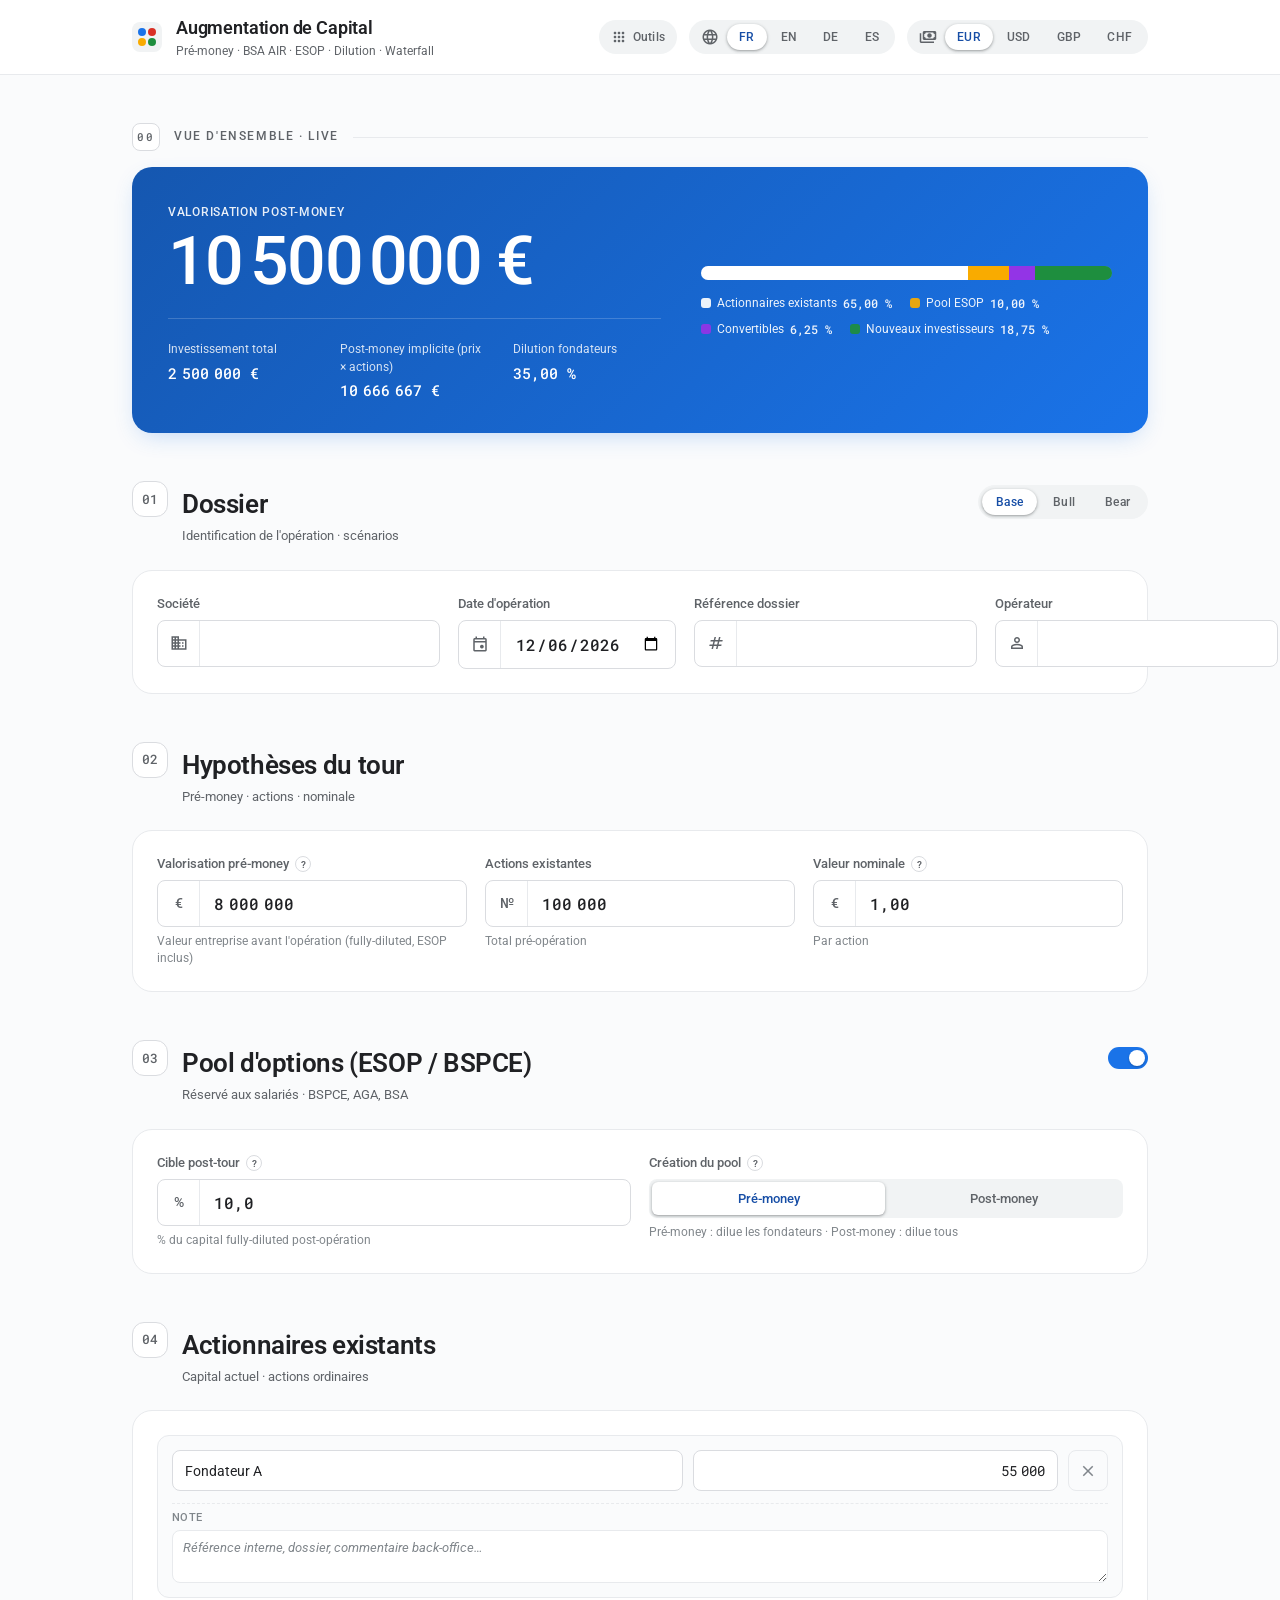
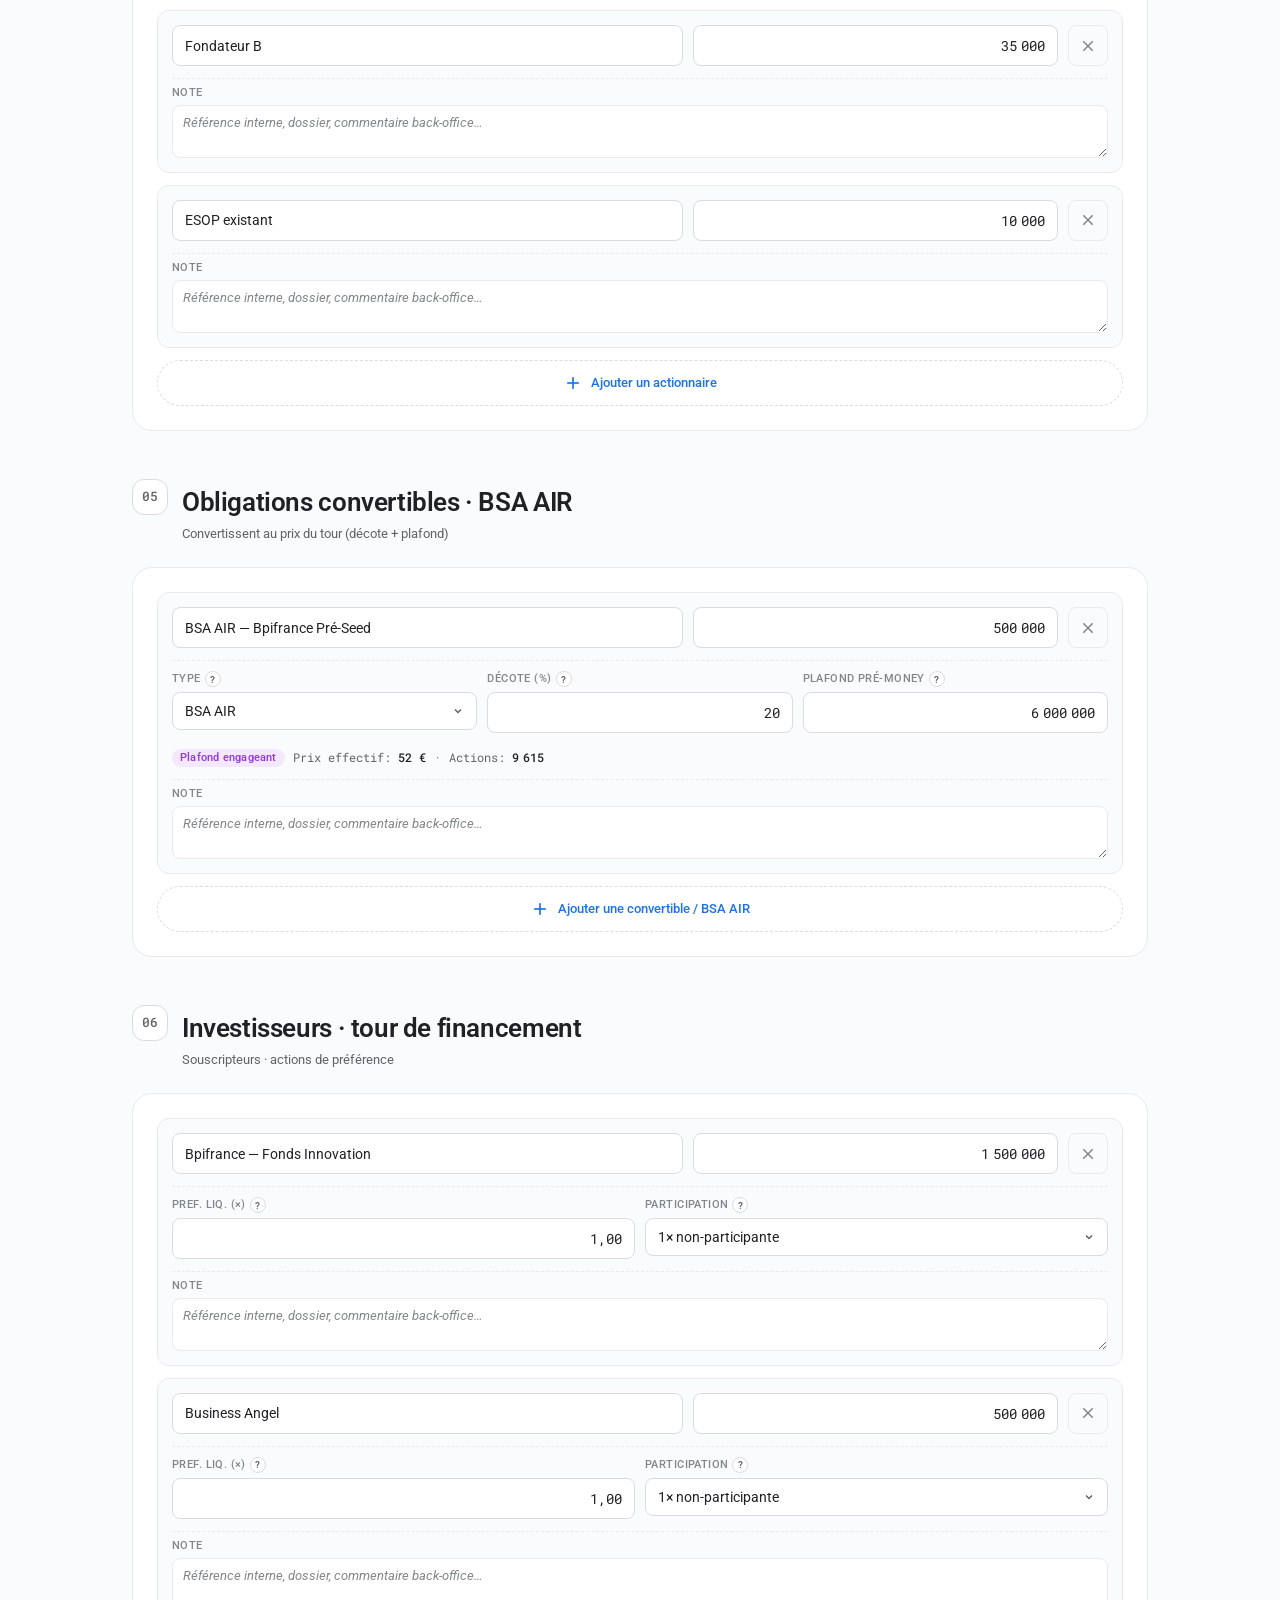
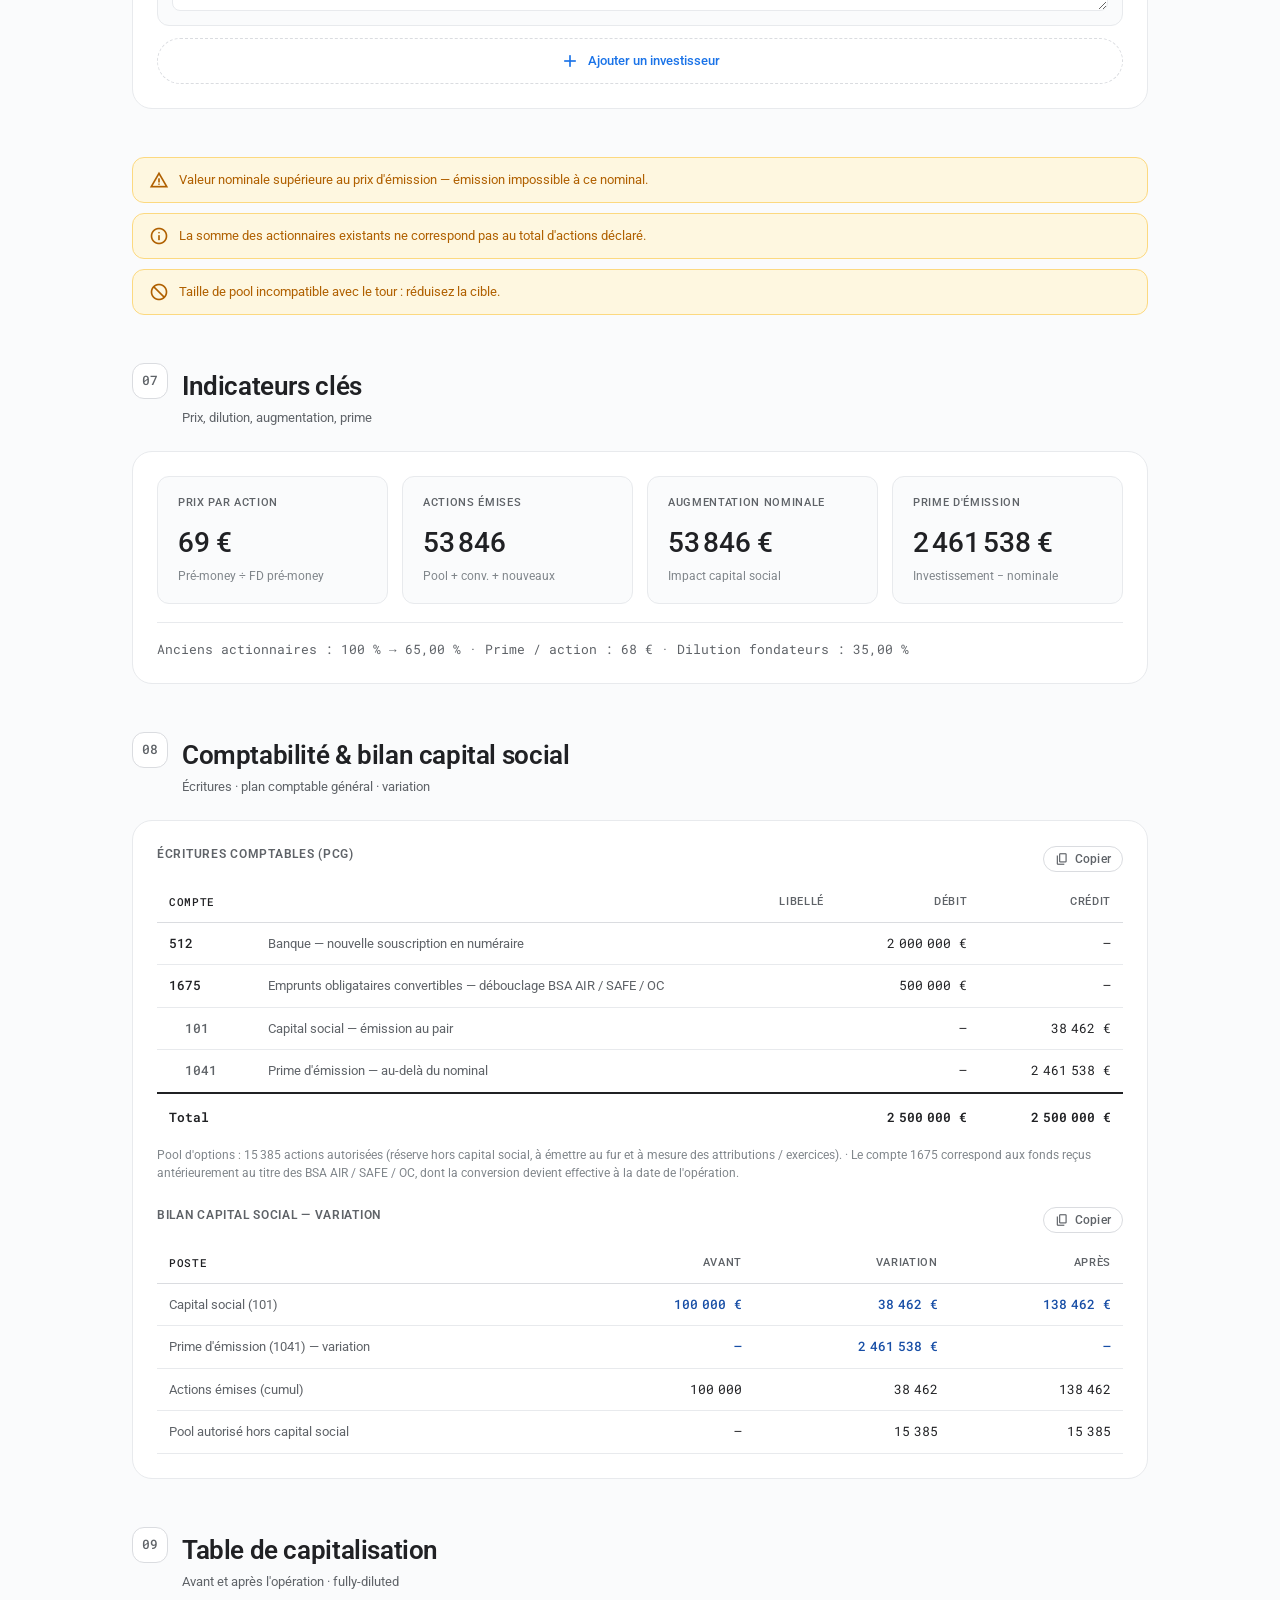
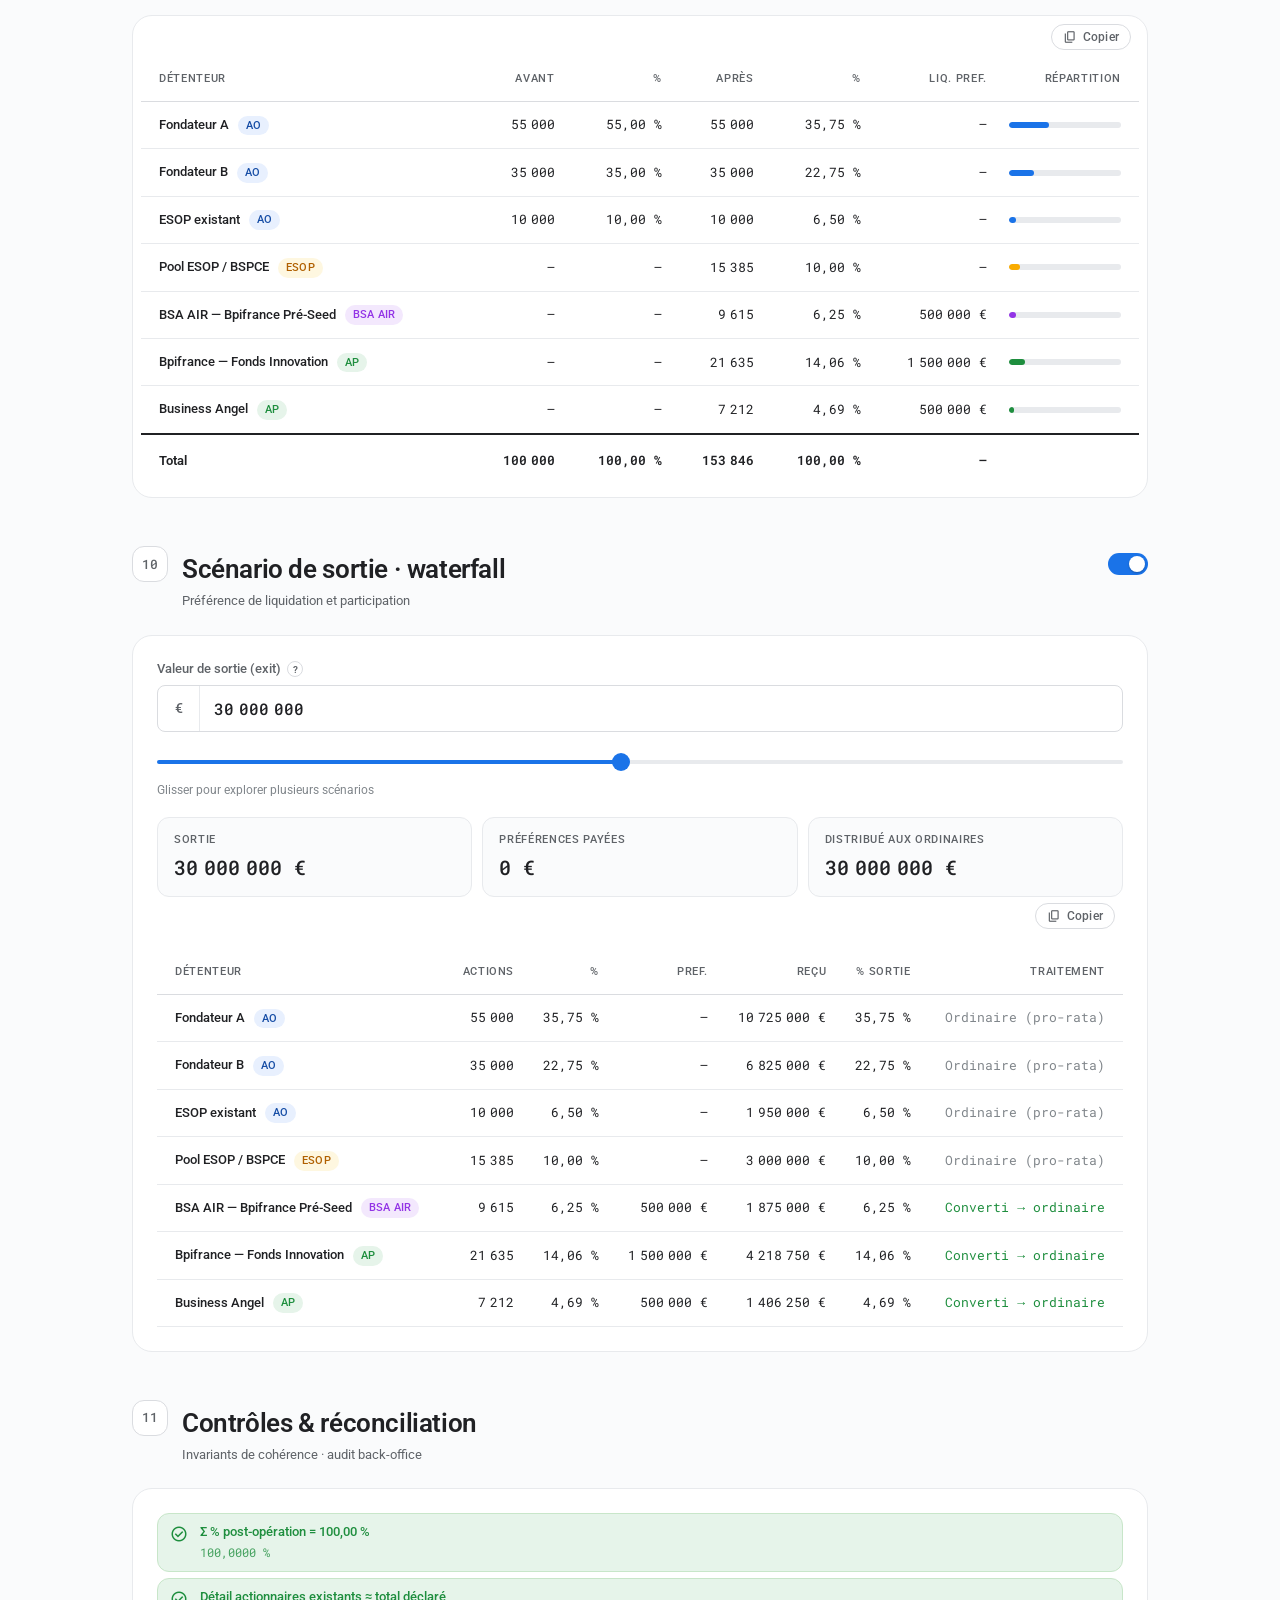
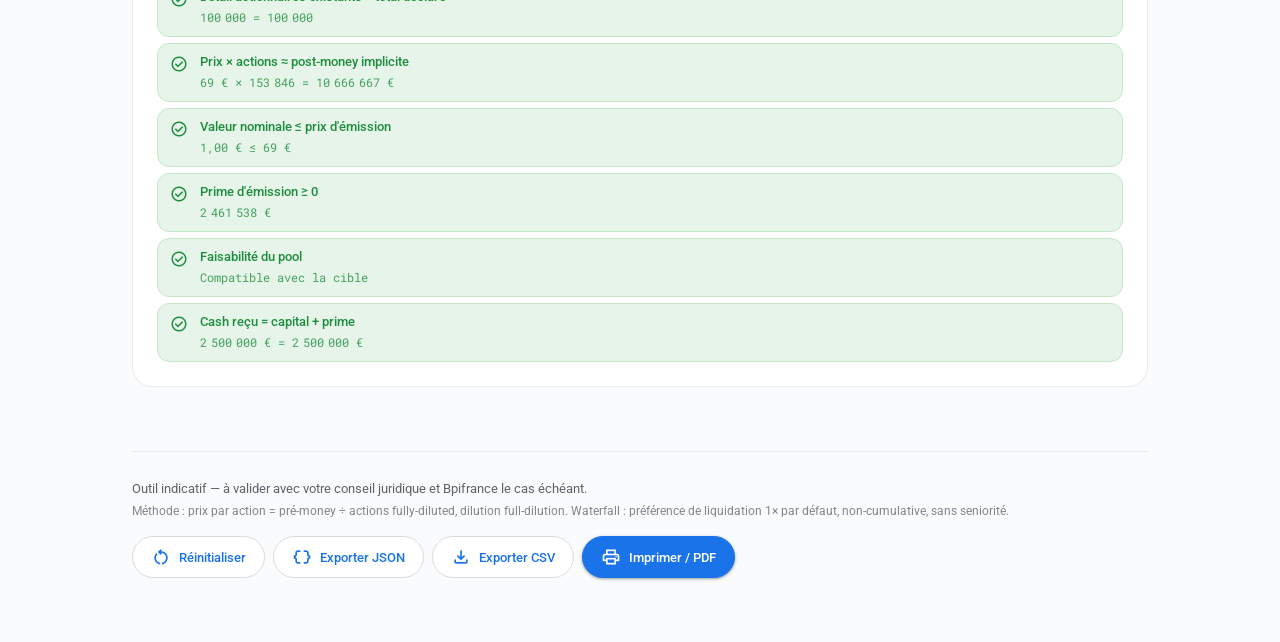
==== complet.html @ 69ff5c9e "Split into 6 focused tools + landing page; comprehensive moved to complet.html The comprehensive sin" ====
<!DOCTYPE html>
<html lang="fr">
<head>
<meta charset="UTF-8">
<meta name="viewport" content="width=device-width, initial-scale=1.0">
<title data-i18n="meta_title">Calcul d'Augmentation de Capital</title>
<link rel="preconnect" href="https://fonts.googleapis.com">
<link rel="preconnect" href="https://fonts.gstatic.com" crossorigin>
<link href="https://fonts.googleapis.com/css2?family=Google+Sans:wght@400;500;600;700&family=Roboto:wght@400;500;600&family=Roboto+Mono:wght@400;500&display=swap" rel="stylesheet">
<link href="https://fonts.googleapis.com/icon?family=Material+Symbols+Outlined" rel="stylesheet">
<link rel="stylesheet" href="styles.css">
</head>
<body>

<header class="app-bar">
  <div class="app-bar-inner">
    <div class="brand">
      <span class="logo-mark" aria-hidden="true">
        <span class="logo-dot dot-blue"></span>
        <span class="logo-dot dot-red"></span>
        <span class="logo-dot dot-yellow"></span>
        <span class="logo-dot dot-green"></span>
      </span>
      <div class="brand-text">
        <h1 data-i18n="app_title">Augmentation de Capital</h1>
        <span class="brand-sub" data-i18n="app_subtitle">Pré-money · BSA AIR · ESOP · Dilution · Waterfall</span>
      </div>
    </div>

    <div class="app-bar-actions">
      <a href="index.html" class="nav-back" title="Outils rapides">
        <span class="material-symbols-outlined">apps</span>
        <span>Outils</span>
      </a>
      <div class="chip-select" id="langPick" role="group" aria-label="Language">
        <span class="material-symbols-outlined chip-leading">language</span>
        <button data-lang="fr" class="on">FR</button>
        <button data-lang="en">EN</button>
        <button data-lang="de">DE</button>
        <button data-lang="es">ES</button>
      </div>

      <div class="chip-select" id="currencyPick" role="group" aria-label="Currency">
        <span class="material-symbols-outlined chip-leading">payments</span>
        <button data-cur="EUR" class="on">EUR</button>
        <button data-cur="USD">USD</button>
        <button data-cur="GBP">GBP</button>
        <button data-cur="CHF">CHF</button>
      </div>
    </div>
  </div>

  <div class="sticky-summary" id="stickySummary" aria-hidden="true">
    <div class="sticky-summary-inner">
      <span class="ss-k" data-i18n="result_postMoney">Post-money</span>
      <span class="ss-v" id="ss_postMoney">—</span>
      <span class="ss-sep"></span>
      <span class="ss-k" data-i18n="result_pricePerShare">Prix / action</span>
      <span class="ss-v" id="ss_price">—</span>
      <span class="ss-sep"></span>
      <span class="ss-k" data-i18n="legend_new">Nouveaux investisseurs</span>
      <span class="ss-v" id="ss_dilNew">—</span>
    </div>
  </div>
</header>

<main class="wrap">

  <!-- Print-only report header (dossier metadata) -->
  <section class="print-header" aria-hidden="true">
    <h1 data-i18n="print_title">Augmentation de capital</h1>
    <dl>
      <div><dt data-i18n="dossier_company">Société</dt><dd id="ph_company">—</dd></div>
      <div><dt data-i18n="dossier_date">Date d'opération</dt><dd id="ph_date">—</dd></div>
      <div><dt data-i18n="dossier_reference">Référence dossier</dt><dd id="ph_reference">—</dd></div>
      <div><dt data-i18n="dossier_operator">Opérateur</dt><dd id="ph_operator">—</dd></div>
      <div><dt data-i18n="print_scenario">Scénario</dt><dd id="ph_scenario">—</dd></div>
      <div><dt data-i18n="print_printedAt">Édité le</dt><dd id="ph_printedAt">—</dd></div>
    </dl>
  </section>


  <!-- ════════ 00 · HERO ════════ -->
  <section class="hero-block">
    <div class="hero-eyebrow">
      <span class="num">00</span>
      <span data-i18n="hero_eyebrow">Vue d'ensemble · live</span>
    </div>
    <div class="hero-card">
      <div class="hero-left">
        <span class="hero-k" data-i18n="result_postMoney">Valorisation post-money</span>
        <span class="hero-v" id="r_postMoney">—</span>
        <div class="hero-meta">
          <span><i data-i18n="hero_investment">Investissement total</i><b id="r_totalInvest">—</b></span>
          <span><i data-i18n="hero_implied">Post-money implicite (prix × actions)</i><b id="r_postImplied">—</b></span>
          <span><i data-i18n="hero_dilution">Dilution fondateurs</i><b id="r_heroDilution">—</b></span>
        </div>
      </div>
      <div class="hero-right">
        <div class="hero-bar" aria-hidden="true">
          <span class="dil-existing" id="dilExisting"></span>
          <span class="dil-pool"     id="dilPool"></span>
          <span class="dil-conv"     id="dilConv"></span>
          <span class="dil-new"      id="dilNew"></span>
        </div>
        <div class="hero-legend">
          <span class="leg"><span class="sw sw-existing"></span><span data-i18n="legend_existing">Actionnaires existants</span><b id="legExistingPct">—</b></span>
          <span class="leg"><span class="sw sw-pool"></span><span data-i18n="legend_pool">Pool</span><b id="legPoolPct">—</b></span>
          <span class="leg"><span class="sw sw-conv"></span><span data-i18n="legend_conv">Convertibles</span><b id="legConvPct">—</b></span>
          <span class="leg"><span class="sw sw-new"></span><span data-i18n="legend_new">Nouveaux</span><b id="legNewPct">—</b></span>
        </div>
      </div>
    </div>
  </section>

  <!-- ════════ 01 · Dossier ════════ -->
  <section class="section">
    <header class="section-head">
      <span class="section-num">01</span>
      <div class="head-grow">
        <h2 data-i18n="section_dossier">Dossier</h2>
        <p data-i18n="section_dossier_sub">Identification de l'opération · scénarios</p>
      </div>
      <div class="scenario-pick" id="scenarioPick" role="group" aria-label="Scenario">
        <button data-sc="base" class="on" data-i18n="sc_base">Base</button>
        <button data-sc="bull" data-i18n="sc_bull">Bull</button>
        <button data-sc="bear" data-i18n="sc_bear">Bear</button>
      </div>
    </header>
    <div class="section-body">
      <div class="row4">
        <div class="tf">
          <label for="dossierCompany" data-i18n="dossier_company">Société</label>
          <div class="tf-input">
            <span class="tf-prefix"><span class="material-symbols-outlined" style="font-size:18px">business</span></span>
            <input type="text" id="dossierCompany" autocomplete="off">
          </div>
        </div>
        <div class="tf">
          <label for="dossierDate" data-i18n="dossier_date">Date d'opération</label>
          <div class="tf-input">
            <span class="tf-prefix"><span class="material-symbols-outlined" style="font-size:18px">event</span></span>
            <input type="date" id="dossierDate" autocomplete="off">
          </div>
        </div>
        <div class="tf">
          <label for="dossierReference" data-i18n="dossier_reference">Référence dossier</label>
          <div class="tf-input">
            <span class="tf-prefix"><span class="material-symbols-outlined" style="font-size:18px">tag</span></span>
            <input type="text" id="dossierReference" autocomplete="off">
          </div>
        </div>
        <div class="tf">
          <label for="dossierOperator" data-i18n="dossier_operator">Opérateur</label>
          <div class="tf-input">
            <span class="tf-prefix"><span class="material-symbols-outlined" style="font-size:18px">person</span></span>
            <input type="text" id="dossierOperator" autocomplete="off">
          </div>
        </div>
      </div>
    </div>
  </section>

  <!-- ════════ 02 · Hypothèses ════════ -->
  <section class="section">
    <header class="section-head">
      <span class="section-num">02</span>
      <div>
        <h2 data-i18n="section_assumptions">Hypothèses du tour</h2>
        <p data-i18n="section_assumptions_sub">Pré-money · actions · nominale</p>
      </div>
    </header>
    <div class="section-body">
      <div class="row3">
        <div class="tf">
          <label for="preMoney">
            <span data-i18n="label_preMoney">Valorisation pré-money</span>
            <button type="button" class="help-btn" data-i18n-tip="tip_preMoney" aria-label="?">?</button>
          </label>
          <div class="tf-input">
            <span class="tf-prefix cur-symbol">€</span>
            <input type="text" id="preMoney" inputmode="decimal" autocomplete="off">
          </div>
          <span class="tf-helper" data-i18n="label_preMoney_hint">Valeur entreprise avant l'opération (fully-diluted, ESOP inclus)</span>
        </div>
        <div class="tf">
          <label for="existingShares" data-i18n="label_existingShares">Actions existantes</label>
          <div class="tf-input">
            <span class="tf-prefix">№</span>
            <input type="text" id="existingShares" inputmode="decimal" autocomplete="off">
          </div>
          <span class="tf-helper" data-i18n="label_existingShares_hint">Total pré-opération</span>
        </div>
        <div class="tf">
          <label for="nominalValue">
            <span data-i18n="label_nominalValue">Valeur nominale</span>
            <button type="button" class="help-btn" data-i18n-tip="tip_nominalValue" aria-label="?">?</button>
          </label>
          <div class="tf-input">
            <span class="tf-prefix cur-symbol">€</span>
            <input type="text" id="nominalValue" inputmode="decimal" autocomplete="off">
          </div>
          <span class="tf-helper" data-i18n="label_nominalValue_hint">Par action</span>
        </div>
      </div>
    </div>
  </section>

  <!-- ════════ 03 · Pool ESOP/BSPCE ════════ -->
  <section class="section">
    <header class="section-head">
      <span class="section-num">03</span>
      <div class="head-grow">
        <h2 data-i18n="section_pool">Pool d'options (ESOP / BSPCE)</h2>
        <p data-i18n="section_pool_sub">Réservé aux salariés · BSPCE, AGA, BSA</p>
      </div>
      <label class="switch" title="Enabled">
        <input type="checkbox" id="poolEnabled">
        <span class="track"></span>
      </label>
    </header>
    <div class="section-body" id="poolBody">
      <div class="row2">
        <div class="tf">
          <label for="poolTargetPct">
            <span data-i18n="label_poolTargetPct">Cible post-tour</span>
            <button type="button" class="help-btn" data-i18n-tip="tip_poolTargetPct" aria-label="?">?</button>
          </label>
          <div class="tf-input">
            <span class="tf-prefix">%</span>
            <input type="text" id="poolTargetPct" inputmode="decimal" autocomplete="off">
          </div>
          <span class="tf-helper" data-i18n="label_poolTargetPct_hint">% du capital fully-diluted post-opération</span>
        </div>
        <div class="tf">
          <label>
            <span data-i18n="label_poolTiming">Création du pool</span>
            <button type="button" class="help-btn" data-i18n-tip="tip_poolTiming" aria-label="?">?</button>
          </label>
          <div class="seg" id="poolTiming" role="radiogroup">
            <button data-val="pre" class="on" data-i18n="poolTiming_pre">Pré-money</button>
            <button data-val="post" data-i18n="poolTiming_post">Post-money</button>
          </div>
          <span class="tf-helper" data-i18n="label_poolTiming_hint">Pré-money : dilue les fondateurs · Post-money : dilue tous</span>
        </div>
      </div>
    </div>
  </section>

  <!-- ════════ 04 · Actionnaires ════════ -->
  <section class="section">
    <header class="section-head">
      <span class="section-num">04</span>
      <div>
        <h2 data-i18n="section_holders">Actionnaires existants</h2>
        <p data-i18n="section_holders_sub">Capital actuel · actions ordinaires</p>
      </div>
    </header>
    <div class="section-body">
      <div class="row-list" id="holderList"></div>
      <button class="btn-ghost btn-add" id="addHolder">
        <span class="material-symbols-outlined">add</span>
        <span data-i18n="button_addHolder">Ajouter un actionnaire</span>
      </button>
    </div>
  </section>

  <!-- ════════ 05 · Convertibles ════════ -->
  <section class="section">
    <header class="section-head">
      <span class="section-num">05</span>
      <div>
        <h2 data-i18n="section_convertibles">Obligations convertibles · BSA AIR</h2>
        <p data-i18n="section_convertibles_sub">Convertissent au prix du tour (décote + plafond)</p>
      </div>
    </header>
    <div class="section-body">
      <div class="row-list" id="convList"></div>
      <button class="btn-ghost btn-add" id="addConv">
        <span class="material-symbols-outlined">add</span>
        <span data-i18n="button_addConv">Ajouter une convertible</span>
      </button>
    </div>
  </section>

  <!-- ════════ 06 · Investisseurs ════════ -->
  <section class="section">
    <header class="section-head">
      <span class="section-num">06</span>
      <div>
        <h2 data-i18n="section_investors">Investisseurs · tour de financement</h2>
        <p data-i18n="section_investors_sub">Souscripteurs · actions de préférence</p>
      </div>
    </header>
    <div class="section-body">
      <div class="row-list" id="investorList"></div>
      <button class="btn-ghost btn-add" id="addInv">
        <span class="material-symbols-outlined">add</span>
        <span data-i18n="button_addInvestor">Ajouter un investisseur</span>
      </button>
    </div>
  </section>

  <!-- Alerts inline (between inputs and results) -->
  <div class="alerts">
    <div class="alert alert-warn" id="warn" hidden>
      <span class="material-symbols-outlined">warning</span>
      <span data-i18n="warn_nominal">Valeur nominale supérieure au prix d'émission — émission impossible à ce nominal.</span>
    </div>
    <div class="alert alert-warn" id="warnHolders" hidden>
      <span class="material-symbols-outlined">info</span>
      <span data-i18n="warn_holders">La somme des actionnaires existants ne correspond pas au total d'actions déclaré.</span>
    </div>
    <div class="alert alert-warn" id="warnPool" hidden>
      <span class="material-symbols-outlined">block</span>
      <span data-i18n="warn_pool">Taille de pool incompatible avec le tour : réduisez la cible.</span>
    </div>
  </div>

  <!-- ════════ 07 · Indicateurs clés ════════ -->
  <section class="section">
    <header class="section-head">
      <span class="section-num">07</span>
      <div>
        <h2 data-i18n="section_metrics">Indicateurs clés</h2>
        <p data-i18n="section_metrics_sub">Prix, dilution, augmentation, prime</p>
      </div>
    </header>
    <div class="section-body">
      <div class="stat-grid">
        <div class="stat">
          <span class="k" data-i18n="result_pricePerShare">Prix par action</span>
          <span class="v" id="r_pricePerShare">—</span>
          <span class="sub" data-i18n="result_pricePerShare_sub">Pré-money ÷ FD pré-money</span>
        </div>
        <div class="stat">
          <span class="k" data-i18n="result_newShares">Actions émises</span>
          <span class="v" id="r_newShares">—</span>
          <span class="sub" data-i18n="result_newShares_sub">Pool + conv. + nouveaux</span>
        </div>
        <div class="stat">
          <span class="k" data-i18n="result_nominalIncrease">Augmentation nominale</span>
          <span class="v" id="r_nominalIncrease">—</span>
          <span class="sub" data-i18n="result_nominalIncrease_sub">Impact capital social</span>
        </div>
        <div class="stat">
          <span class="k" data-i18n="result_premiumTotal">Prime d'émission</span>
          <span class="v" id="r_premiumTotal">—</span>
          <span class="sub" data-i18n="result_premiumTotal_sub">Investissement − nominale</span>
        </div>
      </div>
      <div class="dilution-foot" id="r_dilutionSub">—</div>
    </div>
  </section>

  <!-- ════════ 08 · Comptabilité & bilan ════════ -->
  <section class="section">
    <header class="section-head">
      <span class="section-num">08</span>
      <div>
        <h2 data-i18n="section_accounting">Comptabilité & bilan capital social</h2>
        <p data-i18n="section_accounting_sub">Écritures · plan comptable général · variation</p>
      </div>
    </header>
    <div class="section-body acc-body">
      <div class="acc-block">
        <div class="acc-block-head">
          <div class="acc-block-title" data-i18n="accounting_journal">Écritures comptables (PCG)</div>
          <button class="btn-copy" data-copy="accountingTable">
            <span class="material-symbols-outlined">content_copy</span>
            <span data-i18n="button_copy">Copier</span>
          </button>
        </div>
        <div class="acc-table-wrap">
          <table class="acc" id="accountingTable">
            <thead>
              <tr>
                <th data-i18n="accounting_account">Compte</th>
                <th data-i18n="accounting_label">Libellé</th>
                <th data-i18n="accounting_debit">Débit</th>
                <th data-i18n="accounting_credit">Crédit</th>
              </tr>
            </thead>
            <tbody id="accountingBody"></tbody>
          </table>
        </div>
        <p class="acc-note" id="accountingNote">—</p>
      </div>

      <div class="acc-block">
        <div class="acc-block-head">
          <div class="acc-block-title" data-i18n="bilan_title">Bilan capital social — variation</div>
          <button class="btn-copy" data-copy="bilanTable">
            <span class="material-symbols-outlined">content_copy</span>
            <span data-i18n="button_copy">Copier</span>
          </button>
        </div>
        <div class="acc-table-wrap">
          <table class="acc bilan" id="bilanTable">
            <thead>
              <tr>
                <th data-i18n="bilan_item">Poste</th>
                <th data-i18n="bilan_before">Avant</th>
                <th data-i18n="bilan_delta">Variation</th>
                <th data-i18n="bilan_after">Après</th>
              </tr>
            </thead>
            <tbody id="bilanBody"></tbody>
          </table>
        </div>
      </div>
    </div>
  </section>

  <!-- ════════ 09 · Cap table ════════ -->
  <section class="section">
    <header class="section-head">
      <span class="section-num">09</span>
      <div>
        <h2 data-i18n="captable_title">Table de capitalisation</h2>
        <p data-i18n="captable_subtitle">Avant et après l'opération · fully-diluted</p>
      </div>
    </header>
    <div class="section-body cap-body">
      <div class="table-tools">
        <button class="btn-copy" data-copy="capTable">
          <span class="material-symbols-outlined">content_copy</span>
          <span data-i18n="button_copy">Copier</span>
        </button>
      </div>
      <table class="cap" id="capTable">
        <thead>
          <tr>
            <th data-i18n="captable_holder">Détenteur</th>
            <th data-i18n="captable_before_shares">Avant</th>
            <th>%</th>
            <th data-i18n="captable_after_shares">Après</th>
            <th>%</th>
            <th data-i18n="captable_liqPref">Liq. pref.</th>
            <th data-i18n="captable_distribution">Répartition</th>
          </tr>
        </thead>
        <tbody id="capBody"></tbody>
      </table>
    </div>
  </section>

  <!-- ════════ 10 · Waterfall ════════ -->
  <section class="section">
    <header class="section-head">
      <span class="section-num">10</span>
      <div class="head-grow">
        <h2 data-i18n="section_exit">Scénario de sortie · waterfall</h2>
        <p data-i18n="section_exit_sub">Préférence de liquidation et participation</p>
      </div>
      <label class="switch" title="Enabled">
        <input type="checkbox" id="exitEnabled">
        <span class="track"></span>
      </label>
    </header>
    <div class="section-body" id="exitBody">
      <div class="tf">
        <label for="exitValue">
          <span data-i18n="label_exitValue">Valeur de sortie (exit)</span>
          <button type="button" class="help-btn" data-i18n-tip="tip_exitValue" aria-label="?">?</button>
        </label>
        <div class="tf-input">
          <span class="tf-prefix cur-symbol">€</span>
          <input type="text" id="exitValue" inputmode="decimal" autocomplete="off">
        </div>
        <input type="range" id="exitSlider" class="slider" min="0" max="100" step="1">
        <span class="tf-helper" data-i18n="label_exitValue_hint">Glisser pour explorer plusieurs scénarios</span>
      </div>

      <div class="waterfall-summary" id="waterfallSummary"></div>

      <div class="cap-body">
        <div class="table-tools">
          <button class="btn-copy" data-copy="waterfallTable">
            <span class="material-symbols-outlined">content_copy</span>
            <span data-i18n="button_copy">Copier</span>
          </button>
        </div>
        <table class="cap waterfall" id="waterfallTable">
          <thead>
            <tr>
              <th data-i18n="waterfall_holder">Détenteur</th>
              <th data-i18n="waterfall_shares">Actions</th>
              <th>%</th>
              <th data-i18n="waterfall_liqPref">Pref.</th>
              <th data-i18n="waterfall_payout">Reçu</th>
              <th data-i18n="waterfall_payoutPct">% sortie</th>
              <th data-i18n="waterfall_treatment">Traitement</th>
            </tr>
          </thead>
          <tbody id="waterfallBody"></tbody>
        </table>
      </div>
    </div>
  </section>

  <!-- ════════ 11 · Contrôles & réconciliation ════════ -->
  <section class="section">
    <header class="section-head">
      <span class="section-num">11</span>
      <div>
        <h2 data-i18n="section_recon">Contrôles & réconciliation</h2>
        <p data-i18n="section_recon_sub">Invariants de cohérence · audit back-office</p>
      </div>
    </header>
    <div class="section-body">
      <ul class="recon-list" id="reconList"></ul>
    </div>
  </section>

  <footer class="page-foot">
    <div class="foot-text">
      <p data-i18n="footer_disclaimer">Outil indicatif — à valider avec votre conseil juridique et Bpifrance le cas échéant.</p>
      <p class="muted" data-i18n="footer_method">Méthode : prix par action = pré-money ÷ actions fully-diluted, dilution full-dilution. Waterfall : préférence de liquidation 1× par défaut, non-cumulative, sans seniorité.</p>
    </div>
    <div class="foot-actions">
      <button class="btn-outline" id="resetBtn">
        <span class="material-symbols-outlined">restart_alt</span>
        <span data-i18n="button_reset">Réinitialiser</span>
      </button>
      <button class="btn-outline" id="exportJsonBtn">
        <span class="material-symbols-outlined">data_object</span>
        <span data-i18n="button_exportJson">Exporter JSON</span>
      </button>
      <button class="btn-outline" id="exportBtn">
        <span class="material-symbols-outlined">download</span>
        <span data-i18n="button_export">Exporter CSV</span>
      </button>
      <button class="btn-filled" id="printBtn">
        <span class="material-symbols-outlined">print</span>
        <span data-i18n="button_print">Imprimer / PDF</span>
      </button>
    </div>
  </footer>
</main>

<script src="app.js"></script>
</body>
</html>
---- styles.css ----
/* ─── Design tokens ──────────────────────────────────────── */
:root {
  --bg:           #fafbfc;
  --surface:      #ffffff;
  --surface-2:    #f1f3f4;
  --on-surface:   #202124;
  --on-surface-2: #5f6368;
  --on-surface-3: #80868b;
  --outline:      #dadce0;
  --outline-soft: #e8eaed;

  --primary:      #1a73e8;
  --primary-hov:  #1557b0;
  --primary-soft: #e8f0fe;
  --primary-ink:  #174ea6;

  --red:          #d93025;
  --red-soft:     #fce8e6;
  --yellow:       #f9ab00;
  --yellow-soft:  #fef7e0;
  --green:        #1e8e3e;
  --green-soft:   #e6f4ea;
  --purple:       #9334e6;
  --purple-soft:  #f3e8fd;

  --warn-bg:      #fef7e0;
  --warn-ink:     #b06000;

  --radius-sm:    8px;
  --radius:       12px;
  --radius-lg:    20px;
  --radius-pill:  9999px;

  --elev-1: 0 1px 2px 0 rgba(60,64,67,.30), 0 1px 3px 1px rgba(60,64,67,.15);
  --elev-2: 0 1px 2px 0 rgba(60,64,67,.30), 0 2px 6px 2px rgba(60,64,67,.15);
  --elev-3: 0 4px 8px 3px rgba(60,64,67,.15), 0 1px 3px 0 rgba(60,64,67,.30);

  --max-width: 1080px;
  --pad-side:  32px;

  --font-sans: 'Google Sans', 'Roboto', system-ui, -apple-system, sans-serif;
  --font-mono: 'Roboto Mono', ui-monospace, SFMono-Regular, Menlo, monospace;
}

* { box-sizing: border-box; }
html, body { margin: 0; padding: 0; }

body {
  background: var(--bg);
  color: var(--on-surface);
  font-family: var(--font-sans);
  font-size: 14px;
  line-height: 1.5;
  min-height: 100vh;
  -webkit-font-smoothing: antialiased;
  text-rendering: optimizeLegibility;
}

.material-symbols-outlined {
  font-variation-settings: 'FILL' 0, 'wght' 400, 'GRAD' 0, 'opsz' 24;
  font-size: 20px;
  line-height: 1;
  user-select: none;
}

/* ═══ App bar ════════════════════════════════════════════ */
.app-bar {
  background: var(--surface);
  border-bottom: 1px solid var(--outline-soft);
  position: sticky; top: 0; z-index: 20;
}
.app-bar-inner {
  max-width: var(--max-width);
  margin: 0 auto;
  padding: 14px var(--pad-side);
  display: flex; align-items: center; justify-content: space-between;
  gap: 24px; flex-wrap: wrap;
}
.brand { display: flex; align-items: center; gap: 14px; }
.logo-mark {
  display: inline-grid;
  grid-template-columns: 8px 8px;
  grid-template-rows:    8px 8px;
  gap: 2px;
  padding: 6px; background: var(--surface-2);
  border-radius: var(--radius-sm);
}
.logo-dot { display: block; width: 8px; height: 8px; border-radius: 50%; }
.dot-blue   { background: var(--primary); }
.dot-red    { background: var(--red); }
.dot-yellow { background: var(--yellow); }
.dot-green  { background: var(--green); }

.brand-text h1 {
  margin: 0; font-size: 18px; font-weight: 600; letter-spacing: -.01em;
  color: var(--on-surface);
}
.brand-sub {
  display: block; font-size: 12px; color: var(--on-surface-2);
  margin-top: 1px;
}

.app-bar-actions { display: flex; gap: 12px; flex-wrap: wrap; }

.chip-select {
  display: inline-flex; align-items: center;
  background: var(--surface-2);
  border-radius: var(--radius-pill);
  padding: 4px;
  gap: 2px;
}
.chip-leading {
  color: var(--on-surface-2);
  padding: 0 6px 0 8px;
  font-size: 18px !important;
}
.chip-select button {
  appearance: none; border: 0; background: transparent;
  font-family: var(--font-sans); font-size: 12px; font-weight: 500;
  padding: 6px 12px; border-radius: var(--radius-pill);
  color: var(--on-surface-2); cursor: pointer;
  letter-spacing: .02em;
  transition: background .15s, color .15s;
}
.chip-select button:hover { background: rgba(60,64,67,.06); color: var(--on-surface); }
.chip-select button.on {
  background: var(--surface); color: var(--primary-ink);
  box-shadow: var(--elev-1);
}

/* ═══ Sticky compact summary bar ═════════════════════════ */
.sticky-summary {
  max-height: 0; overflow: hidden;
  background: linear-gradient(135deg, #1a73e8 0%, #4285f4 100%);
  color: #fff;
  transition: max-height .25s ease;
}
.sticky-summary.show { max-height: 56px; }
.sticky-summary-inner {
  max-width: var(--max-width);
  margin: 0 auto;
  padding: 12px var(--pad-side);
  display: flex; align-items: center; gap: 14px;
  font-size: 13px; flex-wrap: wrap;
}
.sticky-summary .ss-k {
  font-size: 11px; font-weight: 500;
  letter-spacing: .04em; text-transform: uppercase;
  opacity: .85;
}
.sticky-summary .ss-v {
  font-family: var(--font-mono); font-weight: 500;
  font-feature-settings: 'tnum'; font-size: 15px;
}
.sticky-summary .ss-sep {
  width: 1px; height: 18px; background: rgba(255,255,255,.25);
}

/* ═══ Page wrap ══════════════════════════════════════════ */
.wrap {
  max-width: var(--max-width);
  margin: 0 auto;
  padding: 0 var(--pad-side) 64px;
  display: flex; flex-direction: column;
  gap: 48px;
}
@media (max-width: 720px) {
  :root { --pad-side: 20px; }
  .wrap { gap: 32px; }
}

/* ═══ Hero block (always at top) ═════════════════════════ */
.hero-block { margin-top: 48px; }
.hero-eyebrow {
  display: flex; align-items: center; gap: 14px;
  font-size: 11.5px; font-weight: 500;
  letter-spacing: .14em; text-transform: uppercase;
  color: var(--on-surface-2);
  margin-bottom: 16px;
}
.hero-eyebrow .num {
  display: inline-grid; place-items: center;
  width: 28px; height: 28px;
  border: 1px solid var(--outline);
  border-radius: var(--radius-sm);
  font-family: var(--font-mono);
  font-size: 11px; font-weight: 500; color: var(--on-surface-2);
  background: var(--surface);
}
.hero-eyebrow::after {
  content: ""; flex: 1; height: 1px; background: var(--outline-soft);
}

.hero-card {
  background: linear-gradient(135deg, #1557b0 0%, #1a73e8 100%);
  color: #fff;
  border-radius: var(--radius-lg);
  padding: 36px 36px 32px;
  display: grid;
  grid-template-columns: minmax(0, 1.2fr) minmax(0, 1fr);
  gap: 40px;
  position: relative;
  overflow: hidden;
  box-shadow: 0 8px 24px -8px rgba(26,115,232,.30);
}
@media (max-width: 880px) {
  .hero-card { grid-template-columns: 1fr; padding: 28px 24px 28px; gap: 24px; }
}

.hero-left { display: flex; flex-direction: column; position: relative; z-index: 1; }
.hero-k {
  font-size: 12px; font-weight: 500;
  letter-spacing: .06em; text-transform: uppercase;
  opacity: .9;
}
.hero-v {
  font-family: var(--font-sans);
  font-size: clamp(40px, 6vw, 68px);
  font-weight: 500;
  letter-spacing: -.025em;
  margin-top: 6px;
  font-feature-settings: 'tnum';
  line-height: 1.02;
  word-break: break-word;
}
.hero-meta {
  display: grid;
  grid-template-columns: repeat(3, minmax(0, 1fr));
  gap: 12px 24px;
  margin-top: 22px;
  padding-top: 22px;
  border-top: 1px solid rgba(255,255,255,.18);
}
@media (max-width: 520px) { .hero-meta { grid-template-columns: 1fr; } }
.hero-meta > span {
  display: flex; flex-direction: column; gap: 2px;
  font-size: 12px;
}
.hero-meta i {
  font-style: normal;
  opacity: .82;
  font-size: 11.5px;
}
.hero-meta b {
  font-family: var(--font-mono); font-weight: 500;
  font-feature-settings: 'tnum';
  font-size: 15px; color: #fff;
  margin-top: 1px;
}

.hero-right {
  display: flex; flex-direction: column;
  position: relative; z-index: 1;
  justify-content: center;
  gap: 14px;
}
.hero-bar {
  display: flex; height: 14px;
  border-radius: var(--radius-pill);
  overflow: hidden;
  background: rgba(255,255,255,.18);
}
.hero-bar span { display: block; transition: width .35s ease; }
.hero-bar .dil-existing { background: #fff; }
.hero-bar .dil-pool     { background: var(--yellow); }
.hero-bar .dil-conv     { background: var(--purple); }
.hero-bar .dil-new      { background: var(--green); }

.hero-legend {
  display: flex; flex-wrap: wrap;
  gap: 8px 18px;
  font-size: 12px;
}
.hero-legend .leg { display: inline-flex; align-items: center; gap: 6px; opacity: .92; }
.hero-legend .leg b {
  color: #fff; font-family: var(--font-mono); font-weight: 500;
  font-feature-settings: 'tnum';
}
.hero-legend .sw { width: 10px; height: 10px; border-radius: 3px; display: inline-block; }
.hero-legend .sw-existing { background: #fff; }
.hero-legend .sw-pool     { background: var(--yellow); }
.hero-legend .sw-conv     { background: var(--purple); }
.hero-legend .sw-new      { background: var(--green); }

/* ═══ Section ════════════════════════════════════════════ */
.section { display: flex; flex-direction: column; gap: 20px; }

.section-head {
  display: flex; align-items: flex-start; gap: 14px;
  padding-bottom: 4px;
}
.section-head .head-grow { flex: 1; min-width: 0; }
.section-num {
  display: inline-grid; place-items: center;
  width: 36px; height: 36px;
  border: 1px solid var(--outline);
  background: var(--surface);
  border-radius: var(--radius);
  font-family: var(--font-mono); font-weight: 500;
  font-size: 13px; color: var(--on-surface-2);
  flex: 0 0 auto;
}
.section-head h2 {
  margin: 4px 0 2px;
  font-size: clamp(20px, 2.6vw, 26px);
  font-weight: 600;
  letter-spacing: -.015em;
  color: var(--on-surface);
}
.section-head p {
  margin: 0; font-size: 13px;
  color: var(--on-surface-2);
}

.section-body {
  background: var(--surface);
  border: 1px solid var(--outline-soft);
  border-radius: var(--radius-lg);
  padding: 24px;
}
.section-body.disabled { opacity: .42; pointer-events: none; }
@media (max-width: 720px) { .section-body { padding: 18px; } }

/* ═══ Switch (Material) ══════════════════════════════════ */
.switch {
  position: relative; display: inline-block;
  width: 40px; height: 22px;
  flex: 0 0 auto;
  margin-top: 7px;
}
.switch input { opacity: 0; width: 0; height: 0; position: absolute; }
.switch .track {
  position: absolute; cursor: pointer;
  inset: 0; background: var(--on-surface-3);
  border-radius: var(--radius-pill);
  transition: background .2s;
}
.switch .track::before {
  position: absolute; content: "";
  height: 16px; width: 16px;
  left: 3px; top: 3px;
  background: #fff; border-radius: 50%;
  transition: transform .2s;
  box-shadow: 0 1px 2px rgba(0,0,0,.25);
}
.switch input:checked + .track { background: var(--primary); }
.switch input:checked + .track::before { transform: translateX(18px); }

/* ═══ Segmented control ══════════════════════════════════ */
.seg {
  display: inline-flex;
  background: var(--surface-2);
  border-radius: var(--radius-sm);
  padding: 3px;
  gap: 2px;
  width: 100%;
}
.seg button {
  appearance: none; border: 0; background: transparent;
  flex: 1;
  font-family: var(--font-sans); font-size: 12.5px; font-weight: 500;
  padding: 9px 10px; border-radius: 6px;
  color: var(--on-surface-2); cursor: pointer;
  transition: all .15s;
}
.seg button:hover { color: var(--on-surface); }
.seg button.on {
  background: var(--surface); color: var(--primary-ink);
  box-shadow: var(--elev-1);
}

/* ═══ Slider ═════════════════════════════════════════════ */
.slider {
  width: 100%;
  -webkit-appearance: none; appearance: none;
  background: transparent;
  margin: 14px 0 4px;
  height: 20px;
}
.slider::-webkit-slider-runnable-track {
  height: 4px; border-radius: var(--radius-pill);
  background: linear-gradient(to right, var(--primary) 0%, var(--primary) var(--val, 0%), var(--outline-soft) var(--val, 0%), var(--outline-soft) 100%);
}
.slider::-moz-range-track {
  height: 4px; border-radius: var(--radius-pill);
  background: var(--outline-soft);
}
.slider::-moz-range-progress {
  height: 4px; border-radius: var(--radius-pill);
  background: var(--primary);
}
.slider::-webkit-slider-thumb {
  -webkit-appearance: none; appearance: none;
  width: 18px; height: 18px; margin-top: -7px;
  border-radius: 50%; background: var(--primary);
  border: 0; cursor: pointer;
  box-shadow: 0 0 0 0 rgba(26,115,232,0); transition: box-shadow .15s;
}
.slider::-webkit-slider-thumb:hover { box-shadow: 0 0 0 10px rgba(26,115,232,.12); }
.slider::-moz-range-thumb {
  width: 18px; height: 18px;
  border-radius: 50%; background: var(--primary);
  border: 0; cursor: pointer;
}

/* ═══ Text field (Google outlined) ═══════════════════════ */
.tf { display: flex; flex-direction: column; gap: 6px; }
.tf label {
  display: flex; align-items: center; gap: 6px;
  font-size: 12.5px; font-weight: 500;
  color: var(--on-surface-2);
}

/* ═══ Help tooltip (?) ═══════════════════════════════════ */
.help-btn {
  display: inline-grid; place-items: center;
  flex: 0 0 auto;
  width: 16px; height: 16px;
  border-radius: 50%;
  border: 1px solid var(--outline);
  background: var(--surface);
  color: var(--on-surface-2);
  font-family: var(--font-sans);
  font-size: 10px; font-weight: 600;
  cursor: help;
  padding: 0;
  vertical-align: middle;
  position: relative;
  transition: all .15s;
  -webkit-tap-highlight-color: transparent;
}
.help-btn:hover, .help-btn:focus {
  background: var(--primary-soft); color: var(--primary-ink); border-color: var(--primary);
  outline: none;
}
.help-btn::after {
  content: attr(data-tip);
  position: absolute;
  bottom: calc(100% + 8px);
  left: 50%;
  transform: translateX(-50%);
  width: 280px;
  max-width: min(280px, 80vw);
  background: var(--on-surface);
  color: #fff;
  padding: 10px 12px;
  border-radius: 8px;
  font-size: 12px;
  line-height: 1.5;
  font-weight: 400;
  font-family: var(--font-sans);
  text-transform: none;
  letter-spacing: 0;
  white-space: normal;
  text-align: left;
  z-index: 100;
  pointer-events: none;
  opacity: 0;
  visibility: hidden;
  transition: opacity .15s, visibility .15s;
  box-shadow: 0 6px 18px rgba(0,0,0,.18);
}
.help-btn::before {
  content: "";
  position: absolute;
  bottom: calc(100% + 2px);
  left: 50%;
  transform: translateX(-50%);
  border: 6px solid transparent;
  border-top-color: var(--on-surface);
  opacity: 0;
  visibility: hidden;
  transition: opacity .15s, visibility .15s;
  z-index: 100;
  pointer-events: none;
}
.help-btn:hover::after, .help-btn:focus::after,
.help-btn:hover::before, .help-btn:focus::before {
  opacity: 1; visibility: visible;
}

.row-card .mini label {
  display: flex; align-items: center; gap: 4px;
}
.tf-input {
  display: flex; align-items: stretch;
  background: var(--surface);
  border: 1px solid var(--outline);
  border-radius: var(--radius-sm);
  transition: border-color .15s, box-shadow .15s;
}
.tf-input:hover { border-color: var(--on-surface-3); }
.tf-input:focus-within {
  border-color: var(--primary);
  box-shadow: 0 0 0 3px rgba(26,115,232,.18);
}
.tf-prefix {
  width: 42px; display: grid; place-items: center;
  font-family: var(--font-sans); font-size: 14px; font-weight: 500;
  color: var(--on-surface-2);
  border-right: 1px solid var(--outline-soft);
}
.tf-input input {
  flex: 1; min-width: 0;
  appearance: none; border: 0; outline: none; background: transparent;
  padding: 12px 14px;
  font-family: var(--font-mono); font-size: 16px; font-weight: 500;
  color: var(--on-surface);
  font-feature-settings: 'tnum';
}
.tf-input input::placeholder { color: var(--on-surface-3); }
.tf-helper {
  font-size: 11.5px;
  color: var(--on-surface-3);
}

.row2 { display: grid; grid-template-columns: 1fr 1fr; gap: 18px; }
.row3 { display: grid; grid-template-columns: 1fr 1fr 1fr; gap: 18px; }
.row4 { display: grid; grid-template-columns: 1fr 1fr 1fr 1fr; gap: 18px; }
@media (max-width: 960px) {
  .row4 { grid-template-columns: 1fr 1fr; }
}
@media (max-width: 720px) {
  .row3 { grid-template-columns: 1fr; }
  .row2 { grid-template-columns: 1fr; }
  .row4 { grid-template-columns: 1fr; }
}

/* ═══ Scenario pick (Base / Bull / Bear) ════════════════ */
.scenario-pick {
  display: inline-flex; align-items: center;
  background: var(--surface-2);
  border-radius: var(--radius-pill);
  padding: 4px;
  gap: 2px;
  flex: 0 0 auto;
  margin-top: 4px;
}
.scenario-pick button {
  appearance: none; border: 0; background: transparent;
  font-family: var(--font-sans); font-size: 12px; font-weight: 500;
  padding: 6px 14px; border-radius: var(--radius-pill);
  color: var(--on-surface-2); cursor: pointer;
  letter-spacing: .02em;
  transition: background .15s, color .15s;
}
.scenario-pick button:hover { background: rgba(60,64,67,.06); color: var(--on-surface); }
.scenario-pick button.on {
  background: var(--surface); color: var(--primary-ink);
  box-shadow: var(--elev-1);
}
.scenario-pick button[data-sc="bull"].on { color: var(--green); }
.scenario-pick button[data-sc="bear"].on { color: var(--red); }

/* ═══ Row list (holders / investors / converts) ══════════ */
.row-list { display: flex; flex-direction: column; gap: 12px; }

.row-card {
  background: var(--bg);
  border: 1px solid var(--outline-soft);
  border-radius: var(--radius);
  padding: 14px;
  display: flex; flex-direction: column;
  gap: 12px;
  transition: border-color .15s, box-shadow .15s;
}
.row-card:hover { border-color: var(--outline); background: var(--surface); }
.row-card:focus-within { border-color: var(--primary); background: var(--surface); box-shadow: 0 0 0 3px rgba(26,115,232,.10); }

.row-main {
  display: grid;
  grid-template-columns: 1.4fr 1fr 40px;
  gap: 10px;
}
.row-extra {
  display: grid;
  gap: 10px;
  padding-top: 10px;
  border-top: 1px dashed var(--outline-soft);
}
.row-extra.row-extra-2 { grid-template-columns: 1fr 1fr; }
.row-extra.row-extra-3 { grid-template-columns: 1fr 1fr 1fr; }

@media (max-width: 640px) {
  .row-main { grid-template-columns: 1fr 1fr 40px; }
  .row-extra { grid-template-columns: 1fr !important; }
}

.row-card .mini { display: flex; flex-direction: column; gap: 5px; }
.row-card .mini label {
  font-size: 10.5px; font-weight: 500;
  letter-spacing: .04em; text-transform: uppercase;
  color: var(--on-surface-3);
}

.row-card input, .row-card select {
  appearance: none; border: 1px solid var(--outline);
  background: var(--surface);
  padding: 10px 12px;
  border-radius: var(--radius-sm);
  font-family: var(--font-sans); font-size: 14px;
  color: var(--on-surface); outline: none;
  transition: border-color .15s, box-shadow .15s;
  min-width: 0;
  width: 100%;
}
.row-card input.amount, .row-card input.numeric {
  font-family: var(--font-mono); text-align: right;
  font-feature-settings: 'tnum';
}
.row-card input:hover, .row-card select:hover { border-color: var(--on-surface-3); }
.row-card input:focus, .row-card select:focus {
  border-color: var(--primary);
  box-shadow: 0 0 0 3px rgba(26,115,232,.18);
}
.row-card select {
  background-image: url("data:image/svg+xml;utf8,<svg xmlns='http://www.w3.org/2000/svg' width='12' height='12' viewBox='0 0 12 12'><path d='M3 4.5l3 3 3-3' fill='none' stroke='%235f6368' stroke-width='1.5'/></svg>");
  background-repeat: no-repeat;
  background-position: right 12px center;
  padding-right: 30px;
}

.row-card button.del {
  appearance: none; background: transparent;
  border: 1px solid var(--outline-soft);
  border-radius: var(--radius-sm);
  display: grid; place-items: center;
  cursor: pointer; color: var(--on-surface-3);
  transition: all .15s;
}
.row-card button.del:hover {
  color: var(--red); border-color: var(--red);
  background: var(--red-soft);
}

/* ═══ Buttons ════════════════════════════════════════════ */
.btn-ghost, .btn-outline, .btn-filled {
  appearance: none; cursor: pointer;
  display: inline-flex; align-items: center; gap: 8px;
  font-family: var(--font-sans); font-size: 13px; font-weight: 500;
  padding: 10px 18px; border-radius: var(--radius-pill);
  transition: all .15s;
  line-height: 1;
}
.btn-ghost {
  background: transparent;
  border: 1px dashed var(--outline);
  color: var(--primary);
  width: 100%;
  justify-content: center;
  margin-top: 12px;
  padding: 12px 16px;
}
.btn-ghost:hover {
  background: var(--primary-soft);
  border-style: solid; border-color: var(--primary);
}
.btn-outline {
  background: var(--surface); color: var(--primary);
  border: 1px solid var(--outline);
}
.btn-outline:hover {
  background: var(--primary-soft); border-color: var(--primary);
}
.btn-filled {
  background: var(--primary); color: #fff; border: 1px solid var(--primary);
  box-shadow: var(--elev-1);
}
.btn-filled:hover {
  background: var(--primary-hov); border-color: var(--primary-hov);
  box-shadow: var(--elev-2);
}

/* ═══ Alerts ═════════════════════════════════════════════ */
.alerts { display: flex; flex-direction: column; gap: 10px; }
.alert {
  display: flex; align-items: center; gap: 10px;
  padding: 12px 16px;
  background: var(--warn-bg);
  color: var(--warn-ink);
  border-radius: var(--radius);
  font-size: 13px;
  border: 1px solid #fcd980;
}
.alert .material-symbols-outlined { color: inherit; font-size: 20px !important; }

/* ═══ Stat grid ══════════════════════════════════════════ */
.stat-grid {
  display: grid;
  grid-template-columns: repeat(4, minmax(0, 1fr));
  gap: 14px;
}
@media (max-width: 880px) { .stat-grid { grid-template-columns: 1fr 1fr; } }
@media (max-width: 520px) { .stat-grid { grid-template-columns: 1fr; } }

.stat {
  background: var(--bg);
  border: 1px solid var(--outline-soft);
  border-radius: var(--radius);
  padding: 18px 20px;
  display: flex; flex-direction: column;
  min-height: 124px;
  transition: border-color .15s, box-shadow .15s;
}
.stat:hover { border-color: var(--outline); background: var(--surface); box-shadow: var(--elev-1); }
.stat .k {
  font-size: 11px; font-weight: 500;
  letter-spacing: .06em; text-transform: uppercase;
  color: var(--on-surface-2);
}
.stat .v {
  font-family: var(--font-sans);
  font-size: 28px; font-weight: 500;
  letter-spacing: -.01em;
  color: var(--on-surface);
  margin-top: 10px;
  font-feature-settings: 'tnum';
  word-break: break-word;
}
.stat .sub {
  font-size: 11.5px; color: var(--on-surface-3);
  margin-top: 4px;
}

.dilution-foot {
  margin-top: 18px;
  padding-top: 16px;
  border-top: 1px solid var(--outline-soft);
  font-size: 12.5px;
  color: var(--on-surface-2);
  font-family: var(--font-mono);
  font-feature-settings: 'tnum';
  line-height: 1.6;
}

/* ═══ Cap table ══════════════════════════════════════════ */
.cap-body { padding: 0; overflow-x: auto; }
.section-body.cap-body { padding: 8px 8px 14px; }
table.cap {
  width: 100%;
  border-collapse: collapse;
  font-size: 13px;
  min-width: 640px;
}
table.cap th, table.cap td {
  text-align: right;
  padding: 13px 12px;
  font-family: var(--font-mono);
  font-feature-settings: 'tnum';
  white-space: nowrap;
}
table.cap th {
  font-family: var(--font-sans); font-weight: 500;
  color: var(--on-surface-2);
  font-size: 11px; letter-spacing: .06em; text-transform: uppercase;
  border-bottom: 1px solid var(--outline);
}
table.cap td {
  border-bottom: 1px solid var(--outline-soft);
}
table.cap th:first-child, table.cap td:first-child {
  text-align: left;
  font-family: var(--font-sans);
  font-weight: 500;
  white-space: normal;
  padding-left: 18px;
}
table.cap th:last-child, table.cap td:last-child { padding-right: 18px; }
table.cap tr:hover td { background: var(--surface-2); }
table.cap tr.total td {
  border-top: 2px solid var(--on-surface);
  border-bottom: 0;
  font-weight: 600;
  color: var(--on-surface);
  padding-top: 16px;
}
table.cap .bar-cell { padding: 4px 18px 4px 10px; width: 140px; }
.bar {
  height: 6px; background: var(--outline-soft);
  border-radius: var(--radius-pill);
  position: relative; min-width: 80px; overflow: hidden;
}
.bar > span {
  position: absolute; left: 0; top: 0; bottom: 0;
  border-radius: var(--radius-pill);
  transition: width .25s ease;
}
.bar.b-blue   > span { background: var(--primary); }
.bar.b-yellow > span { background: var(--yellow); }
.bar.b-green  > span { background: var(--green); }
.bar.b-purple > span { background: var(--purple); }

/* ═══ Class tag chips ═══════════════════════════════════ */
.tag {
  display: inline-block;
  font-size: 10.5px; font-weight: 500;
  padding: 2px 8px; border-radius: var(--radius-pill);
  margin-left: 6px;
  font-family: var(--font-sans);
  letter-spacing: .02em;
  vertical-align: middle;
}
.tag-common { background: var(--primary-soft); color: var(--primary-ink); }
.tag-pool   { background: var(--yellow-soft); color: var(--warn-ink); }
.tag-conv   { background: var(--purple-soft); color: var(--purple); }
.tag-pref   { background: var(--green-soft);  color: var(--green); }

/* ═══ Waterfall ══════════════════════════════════════════ */
.waterfall-summary {
  display: grid;
  grid-template-columns: 1fr 1fr 1fr;
  gap: 10px;
  margin: 18px 0 6px;
}
@media (max-width: 640px) { .waterfall-summary { grid-template-columns: 1fr; } }
.wf-stat {
  background: var(--bg);
  border: 1px solid var(--outline-soft);
  border-radius: var(--radius);
  padding: 14px 16px;
  display: flex; flex-direction: column;
}
.wf-stat .k {
  font-size: 11px; font-weight: 500;
  letter-spacing: .06em; text-transform: uppercase;
  color: var(--on-surface-2);
}
.wf-stat .v {
  font-family: var(--font-mono);
  font-feature-settings: 'tnum';
  font-size: 20px; font-weight: 500;
  color: var(--on-surface);
  margin-top: 4px;
}

table.waterfall { margin-top: 14px; }
table.waterfall tr.treat-pref td:last-child { color: var(--primary-ink); }
table.waterfall tr.treat-convert td:last-child { color: var(--green); }
table.waterfall tr.treat-common td:last-child { color: var(--on-surface-3); }

/* ═══ Copy-to-clipboard buttons ══════════════════════════ */
.table-tools {
  display: flex; justify-content: flex-end;
  padding: 0 8px 8px;
}
.acc-block-head {
  display: flex; justify-content: space-between; align-items: center;
  gap: 12px; margin-bottom: 10px;
}
.btn-copy {
  appearance: none; cursor: pointer;
  display: inline-flex; align-items: center; gap: 6px;
  font-family: var(--font-sans); font-size: 11.5px; font-weight: 500;
  padding: 5px 11px; border-radius: var(--radius-pill);
  background: var(--surface); color: var(--on-surface-2);
  border: 1px solid var(--outline);
  transition: all .15s;
  line-height: 1;
  letter-spacing: .02em;
}
.btn-copy:hover {
  background: var(--primary-soft); color: var(--primary-ink);
  border-color: var(--primary);
}
.btn-copy .material-symbols-outlined { font-size: 14px !important; }
.btn-copy.done {
  background: var(--green-soft); color: var(--green); border-color: var(--green);
}

/* ═══ Accounting & bilan ═════════════════════════════════ */
.acc-body { display: flex; flex-direction: column; gap: 24px; }
.acc-block-title {
  font-size: 12px; font-weight: 600;
  letter-spacing: .06em; text-transform: uppercase;
  color: var(--on-surface-2);
  margin-bottom: 10px;
}
.acc-table-wrap { overflow-x: auto; }
table.acc {
  width: 100%; border-collapse: collapse;
  font-size: 13px;
  min-width: 520px;
}
table.acc th, table.acc td {
  padding: 11px 12px;
  text-align: right;
  font-family: var(--font-mono);
  font-feature-settings: 'tnum';
  white-space: nowrap;
}
table.acc th {
  font-family: var(--font-sans); font-weight: 500;
  color: var(--on-surface-2);
  font-size: 11px; letter-spacing: .06em; text-transform: uppercase;
  border-bottom: 1px solid var(--outline);
}
table.acc td { border-bottom: 1px solid var(--outline-soft); }
table.acc th:first-child, table.acc td:first-child {
  text-align: left;
  font-family: var(--font-mono);
  font-weight: 500;
  color: var(--on-surface);
}
table.acc td.label-col {
  font-family: var(--font-sans);
  font-weight: 400;
  color: var(--on-surface-2);
  text-align: left;
}
table.acc tr.credit td:first-child { padding-left: 28px; color: var(--on-surface-2); }
table.acc tr.subtotal td {
  border-top: 2px solid var(--on-surface);
  border-bottom: 0;
  font-weight: 600;
  color: var(--on-surface);
  padding-top: 14px;
}
.acc-note {
  margin: 8px 0 0;
  font-size: 12px;
  color: var(--on-surface-3);
  line-height: 1.5;
}
table.acc.bilan tr.bilan-delta td:not(:first-child):not(.label-col) {
  color: var(--primary-ink);
  font-weight: 500;
}

/* ═══ Conversion detail (inline in conv row) ═════════════ */
.conv-detail {
  margin-top: 4px;
  font-family: var(--font-mono);
  font-feature-settings: 'tnum';
  font-size: 11.5px;
  color: var(--on-surface-2);
  display: flex; align-items: center; gap: 8px;
  flex-wrap: wrap;
}
.conv-detail .pill {
  display: inline-flex; align-items: center; gap: 4px;
  padding: 1px 8px; border-radius: var(--radius-pill);
  font-size: 10.5px; font-weight: 500;
  font-family: var(--font-sans); letter-spacing: .02em;
}
.conv-detail .pill-cap   { background: var(--purple-soft); color: var(--purple); }
.conv-detail .pill-disc  { background: var(--primary-soft); color: var(--primary-ink); }
.conv-detail .pill-none  { background: var(--surface-2); color: var(--on-surface-3); }
.conv-detail b { color: var(--on-surface); font-weight: 500; }

/* ═══ Notes input (per row) ══════════════════════════════ */
.row-note {
  display: flex; flex-direction: column; gap: 4px;
  padding-top: 6px;
  border-top: 1px dashed var(--outline-soft);
}
.row-note label {
  font-size: 10.5px; font-weight: 500;
  letter-spacing: .04em; text-transform: uppercase;
  color: var(--on-surface-3);
}
.row-note textarea {
  appearance: none; border: 1px solid var(--outline-soft);
  background: var(--surface);
  padding: 8px 10px;
  border-radius: var(--radius-sm);
  font-family: var(--font-sans); font-size: 12.5px;
  color: var(--on-surface); outline: none; width: 100%;
  transition: border-color .15s, box-shadow .15s;
  resize: vertical;
  min-height: 44px;
  line-height: 1.4;
}
.row-note textarea:focus {
  border-color: var(--primary);
  box-shadow: 0 0 0 3px rgba(26,115,232,.18);
}
.row-note textarea::placeholder { color: var(--on-surface-3); font-style: italic; }

/* ═══ Reconciliation list ════════════════════════════════ */
.recon-list {
  list-style: none; padding: 0; margin: 0;
  display: flex; flex-direction: column; gap: 6px;
}
.recon-item {
  display: flex; gap: 12px; align-items: flex-start;
  padding: 10px 12px;
  border: 1px solid var(--outline-soft);
  border-radius: var(--radius);
  background: var(--bg);
  font-size: 13px;
}
.recon-item.ok       { color: var(--green); border-color: #c8e6c9; background: var(--green-soft); }
.recon-item.warn     { color: var(--warn-ink); border-color: #fcd980; background: var(--warn-bg); }
.recon-item.error    { color: var(--red); border-color: #f5c6c1; background: var(--red-soft); }
.recon-item .recon-icon { font-size: 18px !important; line-height: 1.2; flex: 0 0 auto; }
.recon-item .recon-text {
  display: flex; flex-direction: column; gap: 2px;
  min-width: 0; flex: 1;
}
.recon-item .recon-title { font-weight: 500; color: inherit; line-height: 1.3; }
.recon-item .recon-detail {
  font-family: var(--font-mono); font-feature-settings: 'tnum';
  font-size: 12px;
  color: var(--on-surface-2);
}
.recon-item.ok    .recon-detail,
.recon-item.warn  .recon-detail,
.recon-item.error .recon-detail { color: inherit; opacity: .8; }

/* ═══ Tools landing page ════════════════════════════════ */
.nav-back {
  display: inline-flex; align-items: center; gap: 6px;
  padding: 6px 12px;
  border-radius: var(--radius-pill);
  background: var(--surface-2);
  color: var(--on-surface-2);
  text-decoration: none;
  font-family: var(--font-sans); font-size: 12px; font-weight: 500;
  letter-spacing: .02em;
  transition: all .15s;
}
.nav-back:hover { background: var(--primary-soft); color: var(--primary-ink); }
.nav-back .material-symbols-outlined { font-size: 16px !important; }

.landing-hero {
  margin-top: 32px;
  text-align: center;
  padding: 16px 0 8px;
}
.landing-title {
  font-family: var(--font-sans);
  font-size: clamp(28px, 4vw, 38px);
  font-weight: 600;
  letter-spacing: -.015em;
  margin: 0 0 10px;
  color: var(--on-surface);
}
.landing-sub {
  margin: 0 auto;
  max-width: 640px;
  color: var(--on-surface-2);
  font-size: 15px; line-height: 1.55;
}

.tool-grid {
  display: grid;
  grid-template-columns: repeat(auto-fill, minmax(280px, 1fr));
  gap: 16px;
  margin-top: 16px;
}
@media (max-width: 600px) {
  .tool-grid { grid-template-columns: 1fr; }
}

.tool-card {
  background: var(--surface);
  border: 1px solid var(--outline-soft);
  border-radius: var(--radius-lg);
  padding: 22px 22px 20px;
  text-decoration: none;
  color: inherit;
  display: flex; flex-direction: column;
  gap: 8px;
  transition: all .15s;
  position: relative;
  overflow: hidden;
}
.tool-card:hover {
  border-color: var(--primary);
  transform: translateY(-1px);
  box-shadow: var(--elev-2);
}
.tool-card:focus { outline: 2px solid var(--primary); outline-offset: 2px; }
.tool-card-wide { grid-column: span 3; }
@media (max-width: 1200px) {
  .tool-card-wide { grid-column: span 2; }
}
@media (max-width: 800px) {
  .tool-card-wide { grid-column: span 1; }
}

.tool-icon {
  display: inline-grid; place-items: center;
  width: 44px; height: 44px;
  border-radius: 12px;
  background: var(--primary-soft);
  color: var(--primary);
  margin-bottom: 4px;
}
.tool-icon .material-symbols-outlined { font-size: 24px !important; }

.tool-card h3 {
  margin: 0;
  font-size: 17px; font-weight: 600;
  letter-spacing: -.005em;
  color: var(--on-surface);
}
.tool-card p {
  margin: 0;
  font-size: 13px; line-height: 1.55;
  color: var(--on-surface-2);
}
.tool-formula {
  margin-top: 4px;
  padding-top: 10px;
  border-top: 1px dashed var(--outline-soft);
  font-family: var(--font-mono);
  font-size: 11.5px;
  color: var(--primary-ink);
  font-feature-settings: 'tnum';
}

/* ═══ Simple-tool single-page layout ════════════════════ */
.tool-page-head {
  margin-top: 32px;
  display: flex; flex-direction: column; gap: 6px;
  padding-bottom: 12px;
  border-bottom: 1px solid var(--outline-soft);
}
.tool-page-head .crumb {
  display: inline-flex; align-items: center; gap: 6px;
  font-family: var(--font-mono); font-size: 11.5px;
  color: var(--on-surface-3);
  letter-spacing: .04em; text-transform: uppercase;
}
.tool-page-head .crumb a {
  color: var(--on-surface-2); text-decoration: none;
  border-bottom: 1px dotted var(--on-surface-3);
}
.tool-page-head .crumb a:hover { color: var(--primary); border-color: var(--primary); }
.tool-page-head h2 {
  margin: 0; font-size: clamp(24px, 3vw, 30px);
  font-weight: 600; letter-spacing: -.015em;
}
.tool-page-head .tool-desc { margin: 0; font-size: 13.5px; color: var(--on-surface-2); }

.tool-output {
  background: var(--surface);
  border: 1px solid var(--outline-soft);
  border-radius: var(--radius-lg);
  padding: 22px;
  display: flex; flex-direction: column;
  gap: 16px;
}
.tool-output-row {
  display: grid;
  grid-template-columns: 1fr auto;
  gap: 12px;
  padding: 12px 0;
  align-items: baseline;
  border-top: 1px solid var(--outline-soft);
}
.tool-output-row:first-child { border-top: 0; padding-top: 0; }
.tool-output-row .out-k {
  font-size: 12.5px; color: var(--on-surface-2);
  font-weight: 500;
}
.tool-output-row .out-v {
  font-family: var(--font-mono); font-feature-settings: 'tnum';
  font-size: 18px; font-weight: 500;
  color: var(--on-surface);
}
.tool-output-row.hero-row .out-v {
  font-family: var(--font-sans);
  font-size: 32px; font-weight: 500; letter-spacing: -.01em;
  color: var(--primary-ink);
}

/* ═══ Footer ═════════════════════════════════════════════ */
.page-foot {
  margin-top: 16px;
  padding-top: 28px;
  border-top: 1px solid var(--outline-soft);
  display: flex; justify-content: space-between; align-items: center;
  gap: 16px; flex-wrap: wrap;
}
.foot-text p { margin: 0; font-size: 12.5px; color: var(--on-surface-2); }
.foot-text p.muted { color: var(--on-surface-3); font-size: 12px; margin-top: 4px; }
.foot-actions { display: flex; gap: 8px; flex-wrap: wrap; }

/* ═══ Print-only header (formal report letterhead) ══════ */
.print-header { display: none; }

/* ═══ Print ══════════════════════════════════════════════ */
@media print {
  @page { size: A4; margin: 1.6cm 1.5cm; }
  body { background: #fff; color: #000; font-size: 11pt; }
  .app-bar, .sticky-summary, .foot-actions, .btn-ghost,
  .row-card button.del, .slider, .switch, .btn-copy, .table-tools,
  .scenario-pick { display: none !important; }

  .wrap { padding: 0; gap: 14px; max-width: none; }

  /* Letterhead */
  .print-header {
    display: block;
    margin-bottom: 16px;
    padding-bottom: 12px;
    border-bottom: 2px solid var(--on-surface);
  }
  .print-header h1 {
    margin: 0 0 6px;
    font-family: var(--font-sans);
    font-size: 15pt; font-weight: 600;
    letter-spacing: -.005em;
    color: var(--on-surface);
  }
  .print-header dl {
    margin: 6px 0 0;
    display: grid;
    grid-template-columns: repeat(3, 1fr);
    gap: 6px 24px;
  }
  .print-header dl > div { display: flex; flex-direction: column; gap: 1px; }
  .print-header dt {
    font-family: var(--font-sans); font-weight: 500;
    font-size: 8pt; letter-spacing: .04em; text-transform: uppercase;
    color: var(--on-surface-2);
  }
  .print-header dd {
    margin: 0;
    font-family: var(--font-mono); font-size: 10pt;
    color: var(--on-surface);
  }

  /* Hero — neutral monochrome variant for print */
  .hero-block { margin-top: 0; }
  .hero-eyebrow { display: none; }
  .hero-card {
    background: #fff !important;
    color: var(--on-surface) !important;
    border: 1px solid var(--outline);
    box-shadow: none;
    padding: 16px; gap: 18px;
  }
  .hero-k, .hero-meta i { color: var(--on-surface-2) !important; opacity: 1 !important; font-size: 8pt !important; }
  .hero-meta b, .hero-v, .hero-legend b { color: var(--on-surface) !important; }
  .hero-v { font-size: 22pt !important; }
  .hero-bar { background: var(--outline-soft); }
  .hero-bar .dil-existing { background: var(--primary) !important; }
  .hero-meta { border-top-color: var(--outline-soft) !important; }

  /* Sections */
  .section { break-inside: avoid; page-break-inside: avoid; gap: 6px; }
  .section-head { padding-bottom: 2px; }
  .section-num {
    width: 24px; height: 24px;
    background: var(--on-surface) !important; color: #fff !important;
    border: 0; font-size: 9pt;
  }
  .section-head h2 { font-size: 12pt !important; margin: 0; }
  .section-head p { font-size: 8.5pt !important; }
  .section-body { box-shadow: none; border: 1px solid var(--outline); padding: 10px; border-radius: 6px; }

  /* Tables */
  table.cap, table.acc { font-size: 9pt; min-width: 0; }
  table.cap th, table.cap td,
  table.acc th, table.acc td { padding: 6px 8px; }

  /* Row cards: render the entered values compactly */
  .row-card { background: #fff; padding: 6px; gap: 4px; break-inside: avoid; }
  .row-extra { padding-top: 4px; }
  .row-note label { display: none; }
  .row-note textarea {
    background: #fff; border: 0; padding: 2px 0;
    font-size: 8.5pt; min-height: auto; resize: none;
    color: var(--on-surface-2);
  }

  .stat-grid { gap: 6px; }
  .stat { padding: 8px 10px; min-height: 0; }
  .stat .v { font-size: 13pt; margin-top: 2px; }
  .alert { border-radius: 6px; padding: 6px 10px; font-size: 9pt; }
}
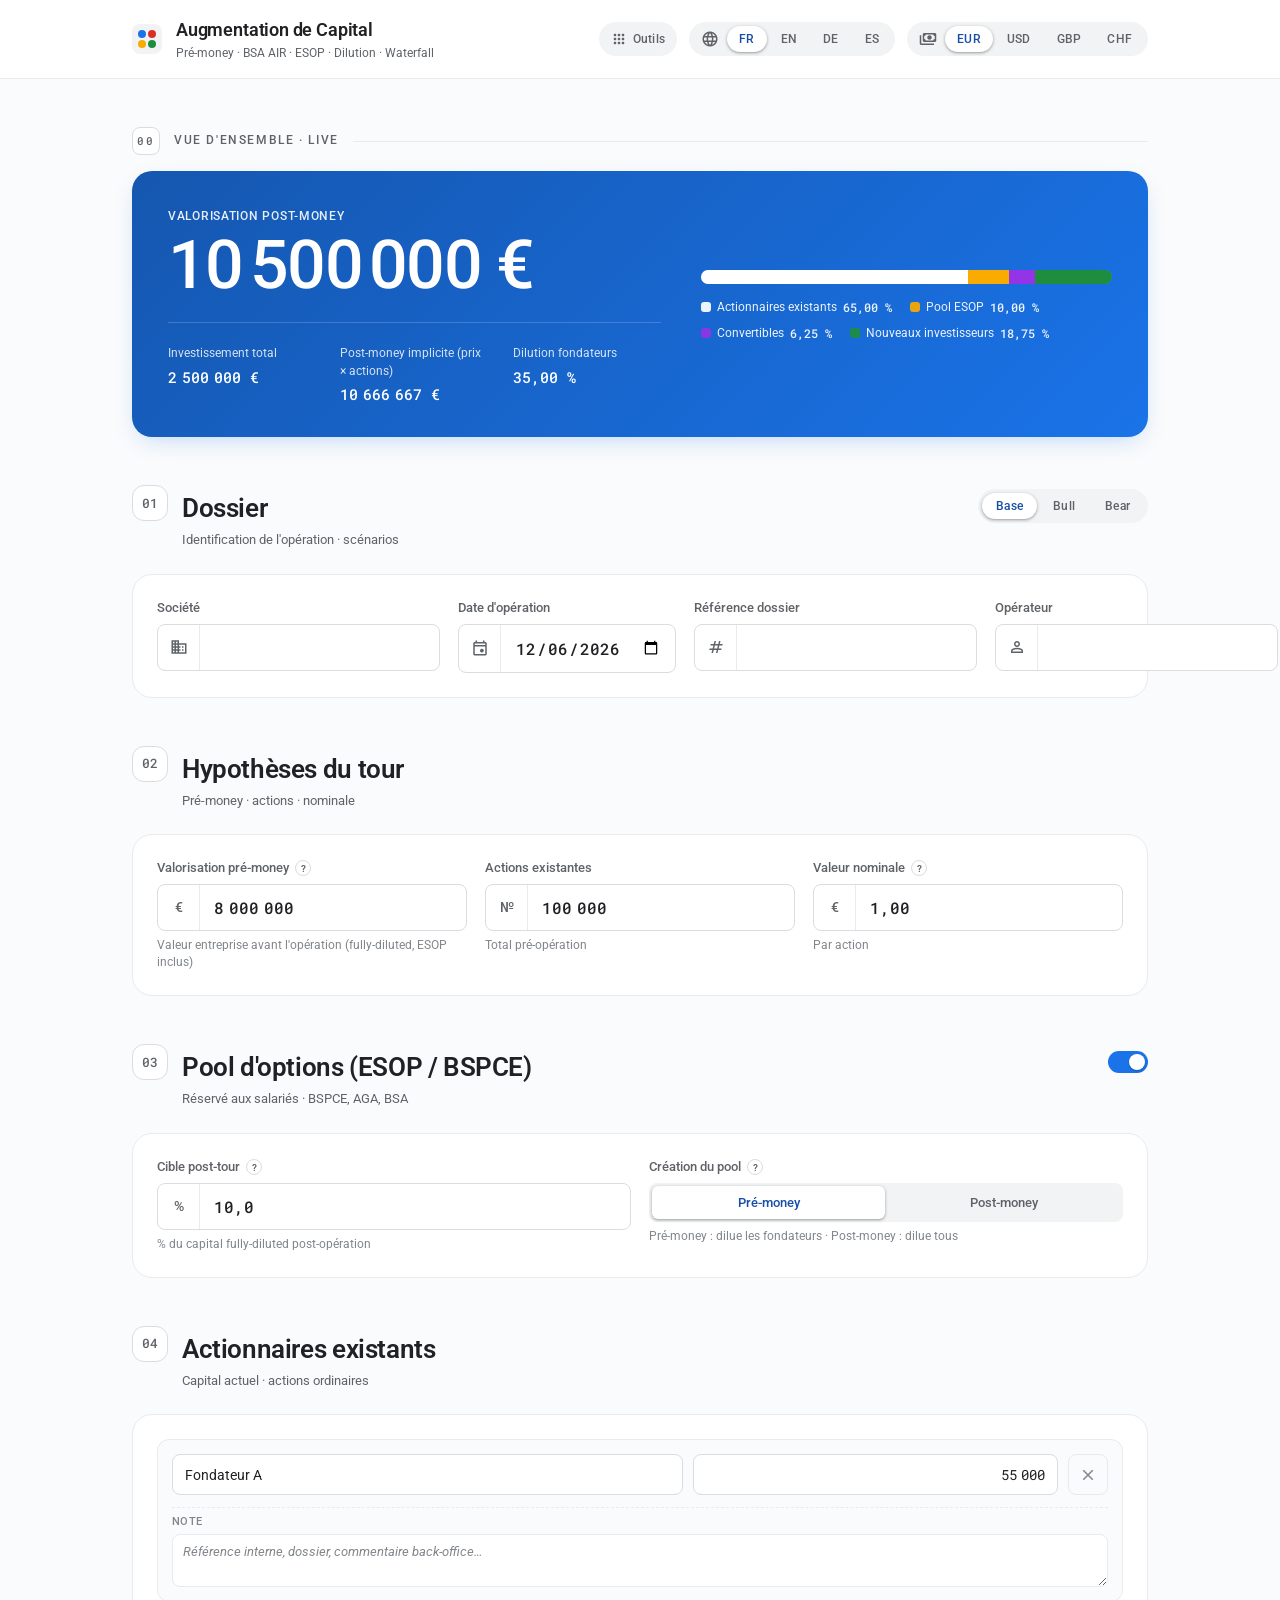
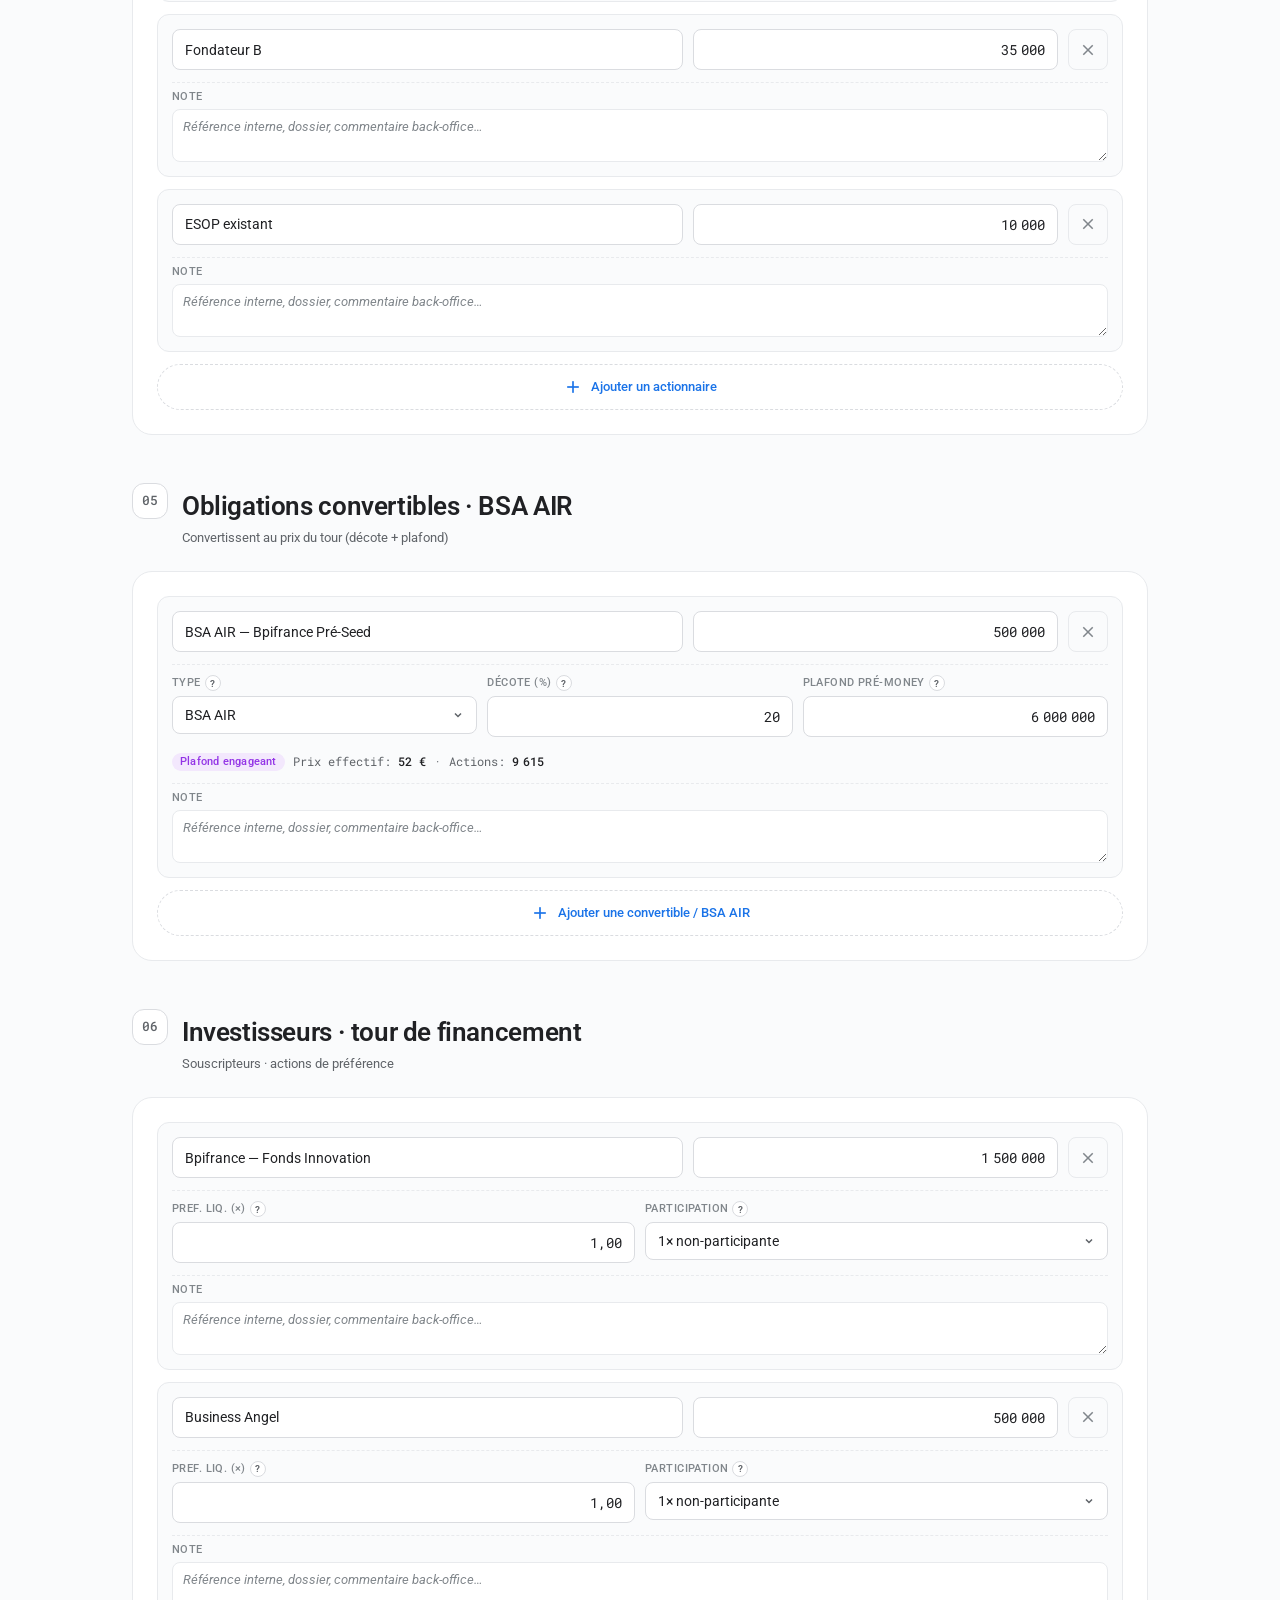
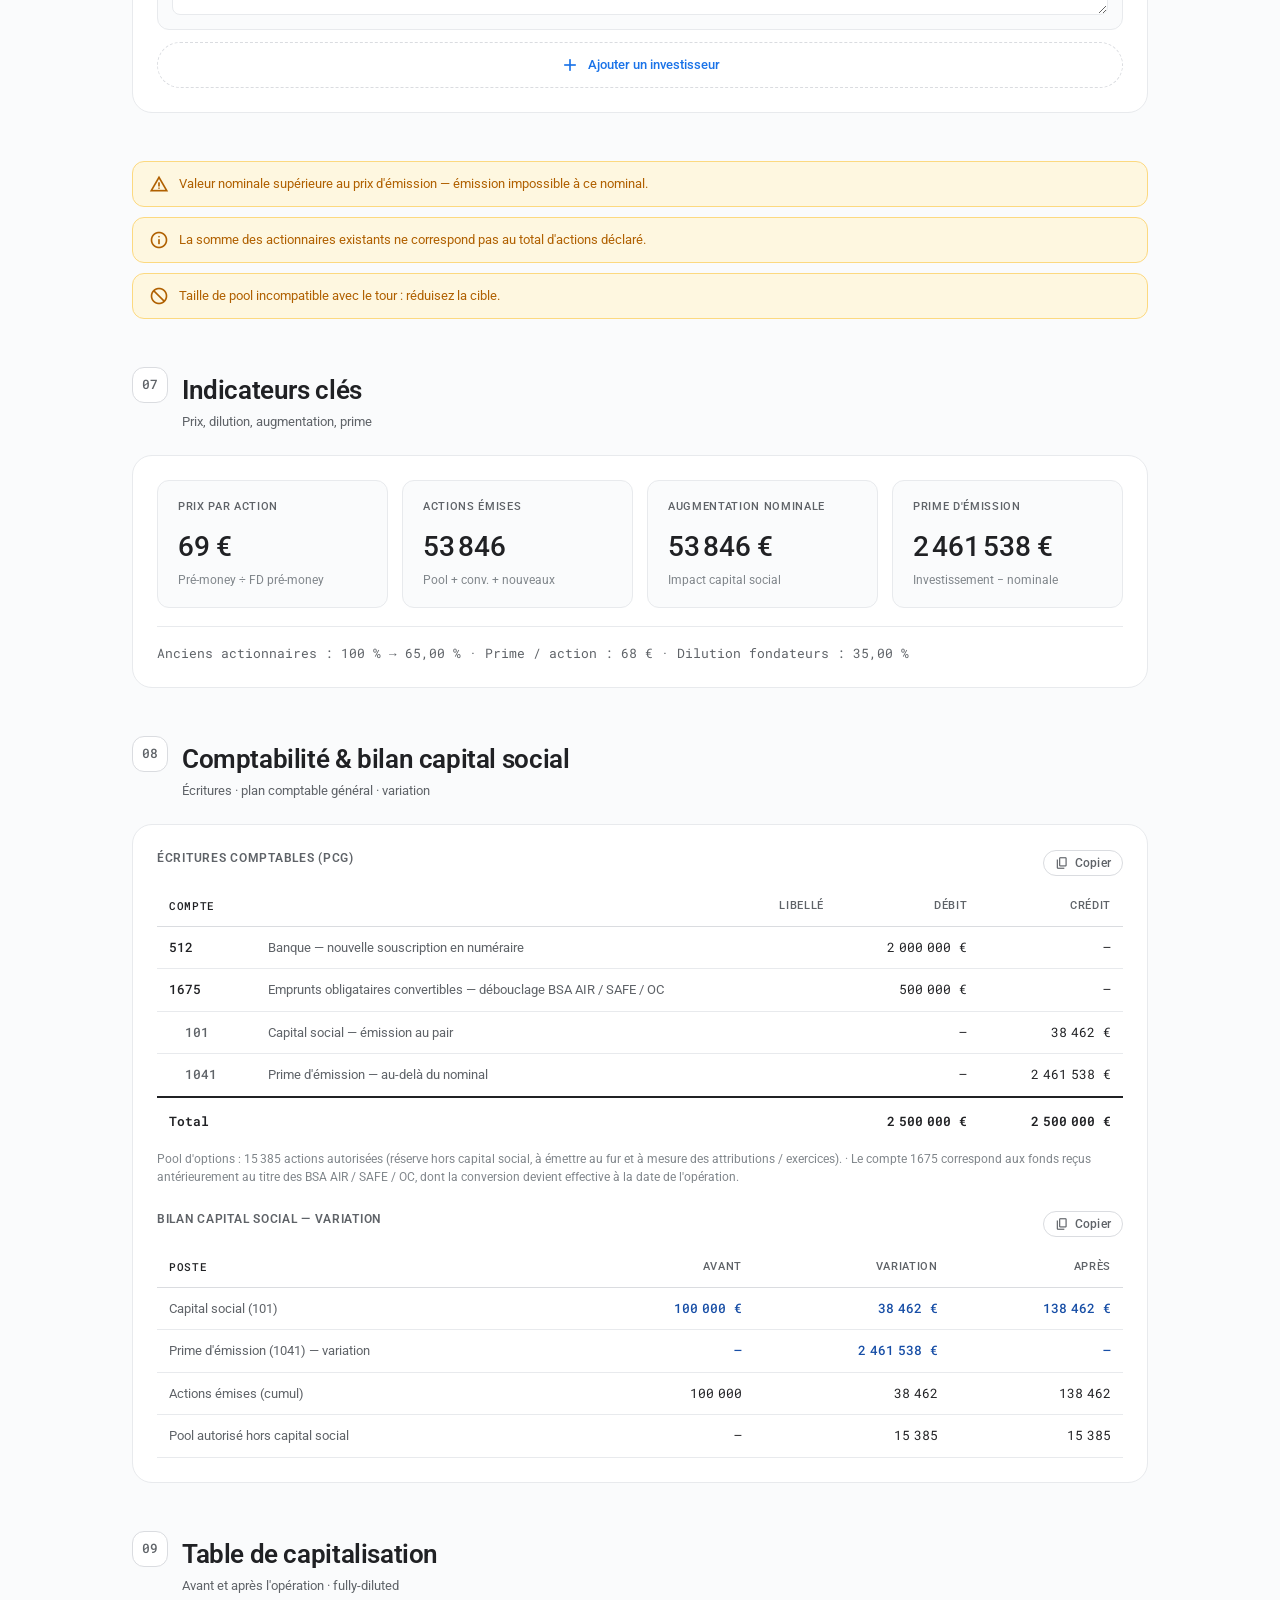
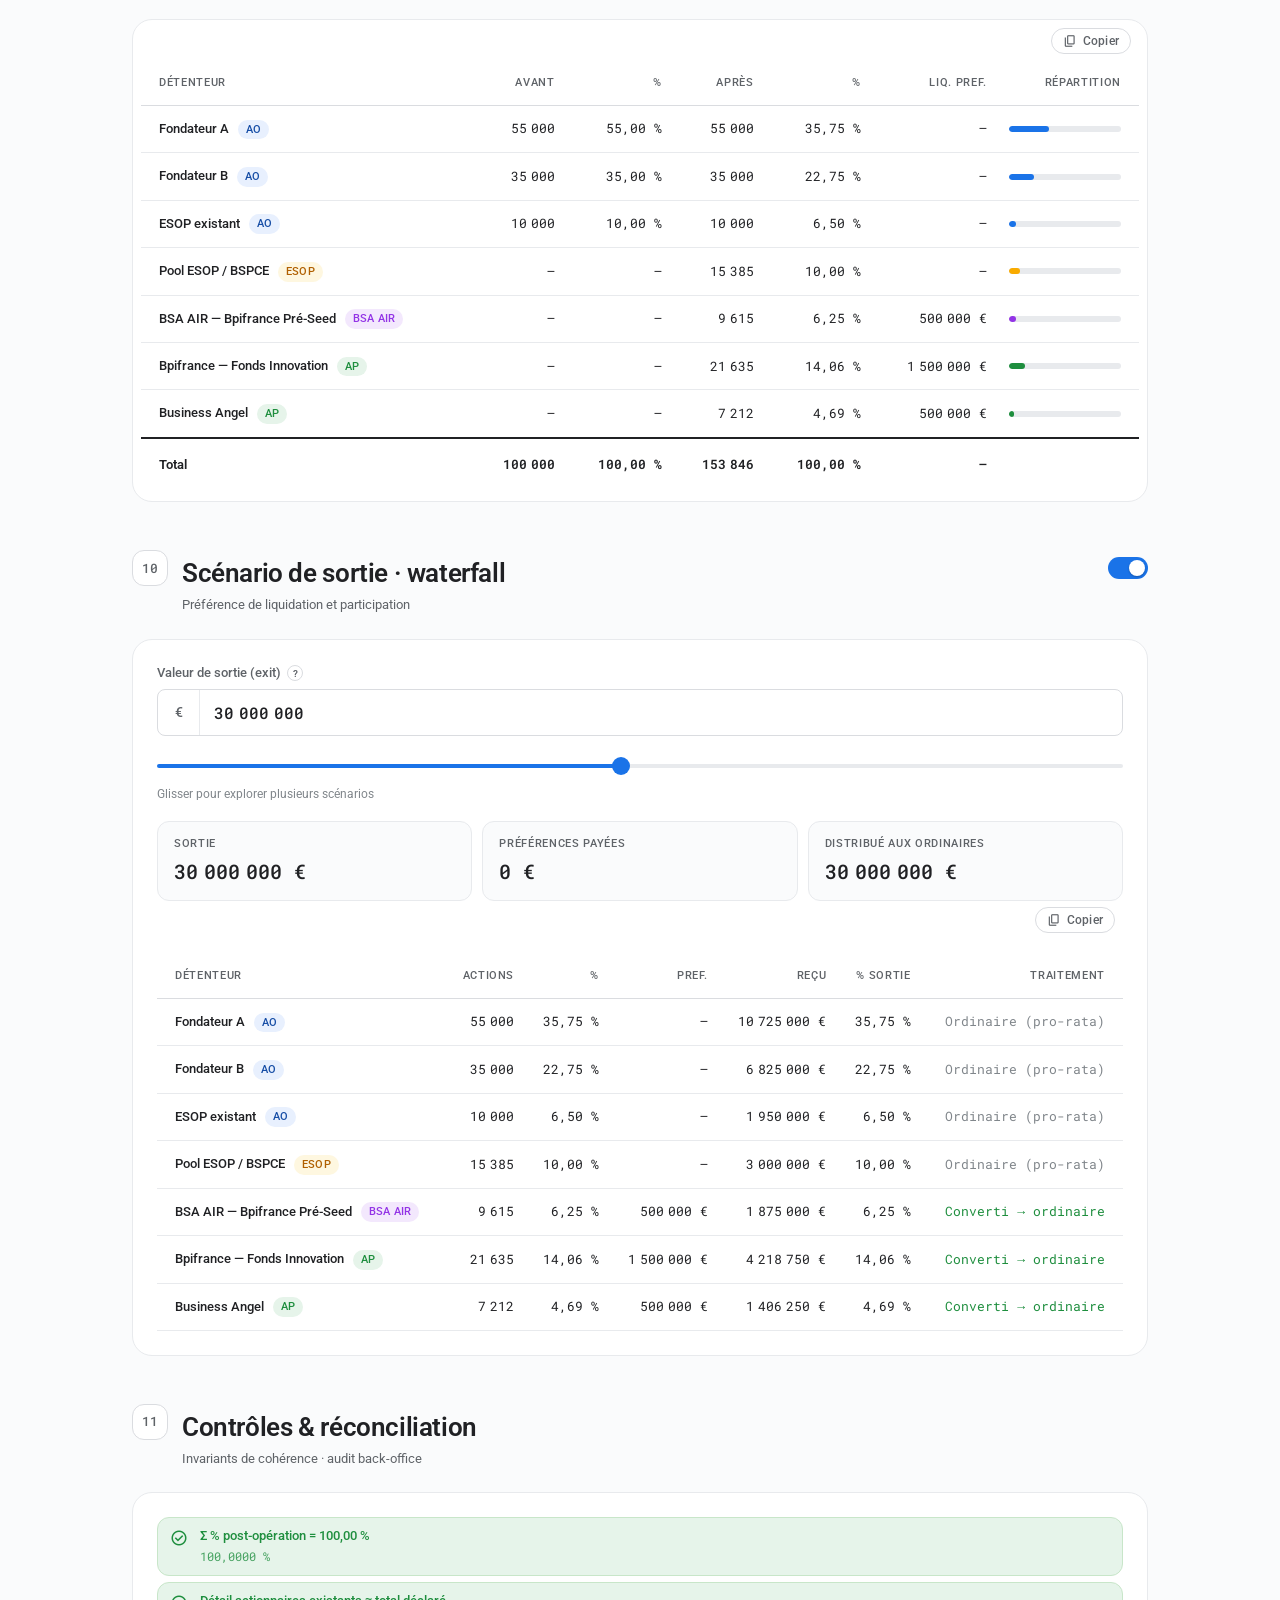
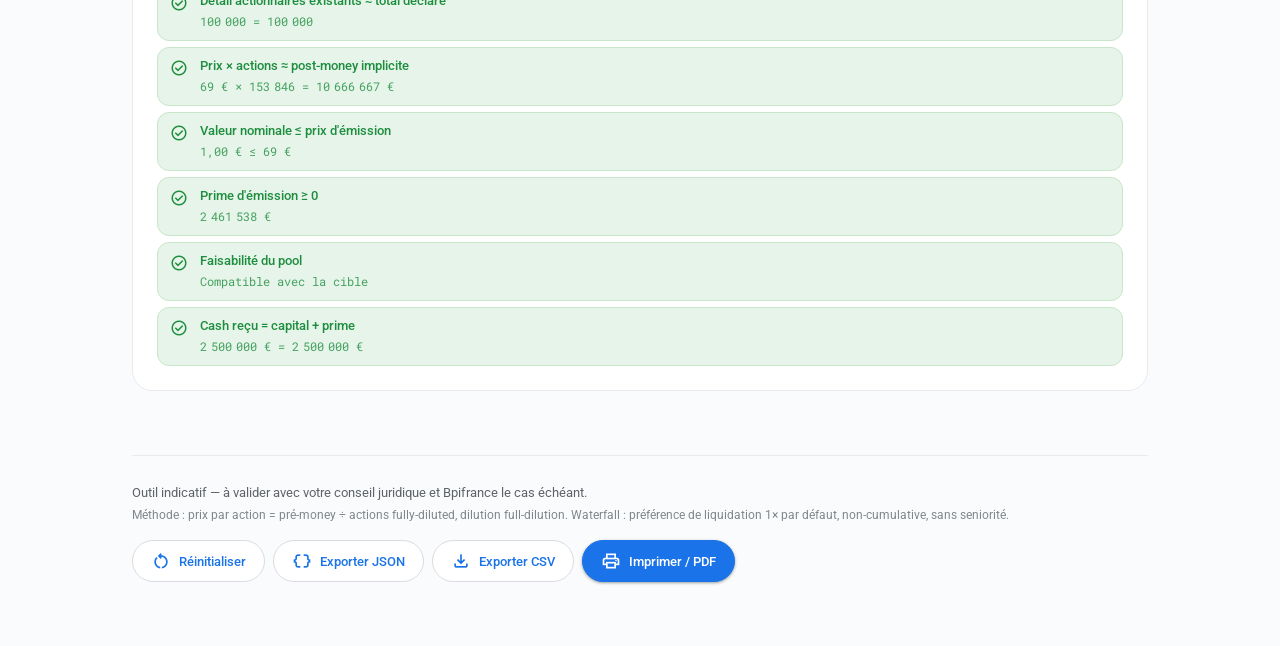
==== commit 0187926c: "Make the top-left brand a home link on every page Wraps the brand (logo + title + subtitle) in <a hr" ====
--- a/complet.html
+++ b/complet.html
@@ -14,7 +14,7 @@
 
 <header class="app-bar">
   <div class="app-bar-inner">
-    <div class="brand">
+    <a class="brand" href="index.html">
       <span class="logo-mark" aria-hidden="true">
         <span class="logo-dot dot-blue"></span>
         <span class="logo-dot dot-red"></span>
@@ -25,7 +25,7 @@
         <h1 data-i18n="app_title">Augmentation de Capital</h1>
         <span class="brand-sub" data-i18n="app_subtitle">Pré-money · BSA AIR · ESOP · Dilution · Waterfall</span>
       </div>
-    </div>
+    </a>
 
     <div class="app-bar-actions">
       <a href="index.html" class="nav-back" title="Outils rapides">
@@ -258,7 +258,7 @@
     </header>
     <div class="section-body">
       <div class="row-list" id="holderList"></div>
-      <button class="btn-ghost btn-add" id="addHolder">
+      <button class="btn-ghost" id="addHolder">
         <span class="material-symbols-outlined">add</span>
         <span data-i18n="button_addHolder">Ajouter un actionnaire</span>
       </button>
@@ -276,7 +276,7 @@
     </header>
     <div class="section-body">
       <div class="row-list" id="convList"></div>
-      <button class="btn-ghost btn-add" id="addConv">
+      <button class="btn-ghost" id="addConv">
         <span class="material-symbols-outlined">add</span>
         <span data-i18n="button_addConv">Ajouter une convertible</span>
       </button>
@@ -294,7 +294,7 @@
     </header>
     <div class="section-body">
       <div class="row-list" id="investorList"></div>
-      <button class="btn-ghost btn-add" id="addInv">
+      <button class="btn-ghost" id="addInv">
         <span class="material-symbols-outlined">add</span>
         <span data-i18n="button_addInvestor">Ajouter un investisseur</span>
       </button>
@@ -303,15 +303,15 @@
 
   <!-- Alerts inline (between inputs and results) -->
   <div class="alerts">
-    <div class="alert alert-warn" id="warn" hidden>
+    <div class="alert" id="warn" hidden>
       <span class="material-symbols-outlined">warning</span>
       <span data-i18n="warn_nominal">Valeur nominale supérieure au prix d'émission — émission impossible à ce nominal.</span>
     </div>
-    <div class="alert alert-warn" id="warnHolders" hidden>
+    <div class="alert" id="warnHolders" hidden>
       <span class="material-symbols-outlined">info</span>
       <span data-i18n="warn_holders">La somme des actionnaires existants ne correspond pas au total d'actions déclaré.</span>
     </div>
-    <div class="alert alert-warn" id="warnPool" hidden>
+    <div class="alert" id="warnPool" hidden>
       <span class="material-symbols-outlined">block</span>
       <span data-i18n="warn_pool">Taille de pool incompatible avec le tour : réduisez la cible.</span>
     </div>
--- a/styles.css
+++ b/styles.css
@@ -76,7 +76,17 @@
   display: flex; align-items: center; justify-content: space-between;
   gap: 24px; flex-wrap: wrap;
 }
-.brand { display: flex; align-items: center; gap: 14px; }
+.brand {
+  display: flex; align-items: center; gap: 14px;
+  text-decoration: none; color: inherit;
+  border-radius: var(--radius-sm);
+  padding: 2px 6px; margin-left: -6px;
+  transition: background .15s;
+}
+a.brand { cursor: pointer; }
+a.brand:hover { background: var(--surface-2); }
+a.brand:hover .brand-text h1 { color: var(--primary-ink); }
+a.brand:focus { outline: 2px solid var(--primary); outline-offset: 2px; }
 .logo-mark {
   display: inline-grid;
   grid-template-columns: 8px 8px;
@@ -479,9 +489,6 @@
   opacity: 1; visibility: visible;
 }
 
-.row-card .mini label {
-  display: flex; align-items: center; gap: 4px;
-}
 .tf-input {
   display: flex; align-items: stretch;
   background: var(--surface);
@@ -588,6 +595,7 @@
 
 .row-card .mini { display: flex; flex-direction: column; gap: 5px; }
 .row-card .mini label {
+  display: flex; align-items: center; gap: 4px;
   font-size: 10.5px; font-weight: 500;
   letter-spacing: .04em; text-transform: uppercase;
   color: var(--on-surface-3);
@@ -618,6 +626,24 @@
   background-repeat: no-repeat;
   background-position: right 12px center;
   padding-right: 30px;
+}
+
+/* Standalone dropdown for tool pages (pool, oc, split etc.) — matches .tf-input visual */
+.head-mini-select {
+  appearance: none;
+  width: 100%;
+  padding: 12px 32px 12px 14px;
+  border: 1px solid var(--outline);
+  background: var(--surface) url("data:image/svg+xml;utf8,<svg xmlns='http://www.w3.org/2000/svg' width='12' height='12' viewBox='0 0 12 12'><path d='M3 4.5l3 3 3-3' fill='none' stroke='%235f6368' stroke-width='1.5'/></svg>") no-repeat right 12px center;
+  border-radius: var(--radius-sm);
+  font-family: var(--font-mono); font-size: 15px; font-weight: 500;
+  color: var(--on-surface); outline: none; cursor: pointer;
+  transition: border-color .15s, box-shadow .15s;
+}
+.head-mini-select:hover { border-color: var(--on-surface-3); }
+.head-mini-select:focus {
+  border-color: var(--primary);
+  box-shadow: 0 0 0 3px rgba(26,115,232,.18);
 }
 
 .row-card button.del {
@@ -1008,6 +1034,126 @@
 .recon-item.error .recon-detail { color: inherit; opacity: .8; }
 
 /* ═══ Tools landing page ════════════════════════════════ */
+.tool-group-head {
+  font-family: var(--font-mono);
+  font-size: 11px; font-weight: 500;
+  letter-spacing: .14em; text-transform: uppercase;
+  color: var(--on-surface-3);
+  margin: 18px 0 -4px;
+  padding-bottom: 6px;
+  border-bottom: 1px dashed var(--outline-soft);
+}
+
+/* ═══ Definitions / cheat-sheet page ════════════════════ */
+.def-search {
+  display: flex; align-items: center; gap: 10px;
+  background: var(--surface);
+  border: 1px solid var(--outline);
+  border-radius: var(--radius-pill);
+  padding: 8px 16px;
+  margin: 18px 0 4px;
+  transition: border-color .15s, box-shadow .15s;
+}
+.def-search:focus-within {
+  border-color: var(--primary);
+  box-shadow: 0 0 0 3px rgba(26,115,232,.18);
+}
+.def-search .material-symbols-outlined { color: var(--on-surface-2); font-size: 20px !important; }
+.def-search input {
+  appearance: none; border: 0; outline: none; background: transparent;
+  flex: 1; min-width: 0;
+  font-family: var(--font-sans); font-size: 14px;
+  color: var(--on-surface);
+  padding: 4px 0;
+}
+.def-search input::placeholder { color: var(--on-surface-3); }
+.def-count {
+  font-family: var(--font-mono); font-size: 11.5px;
+  color: var(--on-surface-3);
+  letter-spacing: .02em;
+  flex: 0 0 auto;
+}
+
+.def-toc {
+  display: flex; flex-wrap: wrap;
+  gap: 6px 10px;
+  padding: 14px 18px;
+  background: var(--surface-2);
+  border-radius: var(--radius);
+  margin: 8px 0 16px;
+  font-size: 12.5px;
+}
+.def-toc a {
+  display: inline-block;
+  color: var(--primary-ink);
+  text-decoration: none;
+  padding: 4px 10px;
+  border-radius: var(--radius-pill);
+  background: var(--surface);
+  border: 1px solid var(--outline-soft);
+  transition: all .15s;
+}
+.def-toc a:hover {
+  background: var(--primary-soft);
+  border-color: var(--primary);
+}
+
+.def-group {
+  margin-top: 28px;
+  scroll-margin-top: 80px;
+}
+.def-group h3 {
+  margin: 0 0 14px;
+  padding-bottom: 6px;
+  border-bottom: 2px solid var(--on-surface);
+  font-size: 17px; font-weight: 600;
+  letter-spacing: -.005em;
+}
+
+.def-grid {
+  display: grid;
+  grid-template-columns: 1fr 1fr;
+  gap: 12px;
+}
+@media (max-width: 720px) { .def-grid { grid-template-columns: 1fr; } }
+
+.def-card {
+  background: var(--surface);
+  border: 1px solid var(--outline-soft);
+  border-radius: var(--radius);
+  padding: 14px 16px;
+  transition: border-color .15s;
+}
+.def-card:hover { border-color: var(--outline); }
+.def-term {
+  font-size: 14px;
+  font-weight: 600;
+  margin-bottom: 6px;
+  color: var(--on-surface);
+  letter-spacing: -.005em;
+}
+.def-alt {
+  font-family: var(--font-mono);
+  font-size: 10.5px;
+  font-weight: 500;
+  color: var(--on-surface-3);
+  margin-left: 8px;
+  letter-spacing: .02em;
+}
+.def-text {
+  font-size: 12.5px;
+  color: var(--on-surface-2);
+  line-height: 1.55;
+}
+.def-text a {
+  color: var(--primary);
+  text-decoration: none;
+  font-weight: 500;
+  white-space: nowrap;
+}
+.def-text a:hover { text-decoration: underline; }
+.def-text em { font-style: italic; color: var(--on-surface); }
+
 .nav-back {
   display: inline-flex; align-items: center; gap: 6px;
   padding: 6px 12px;
